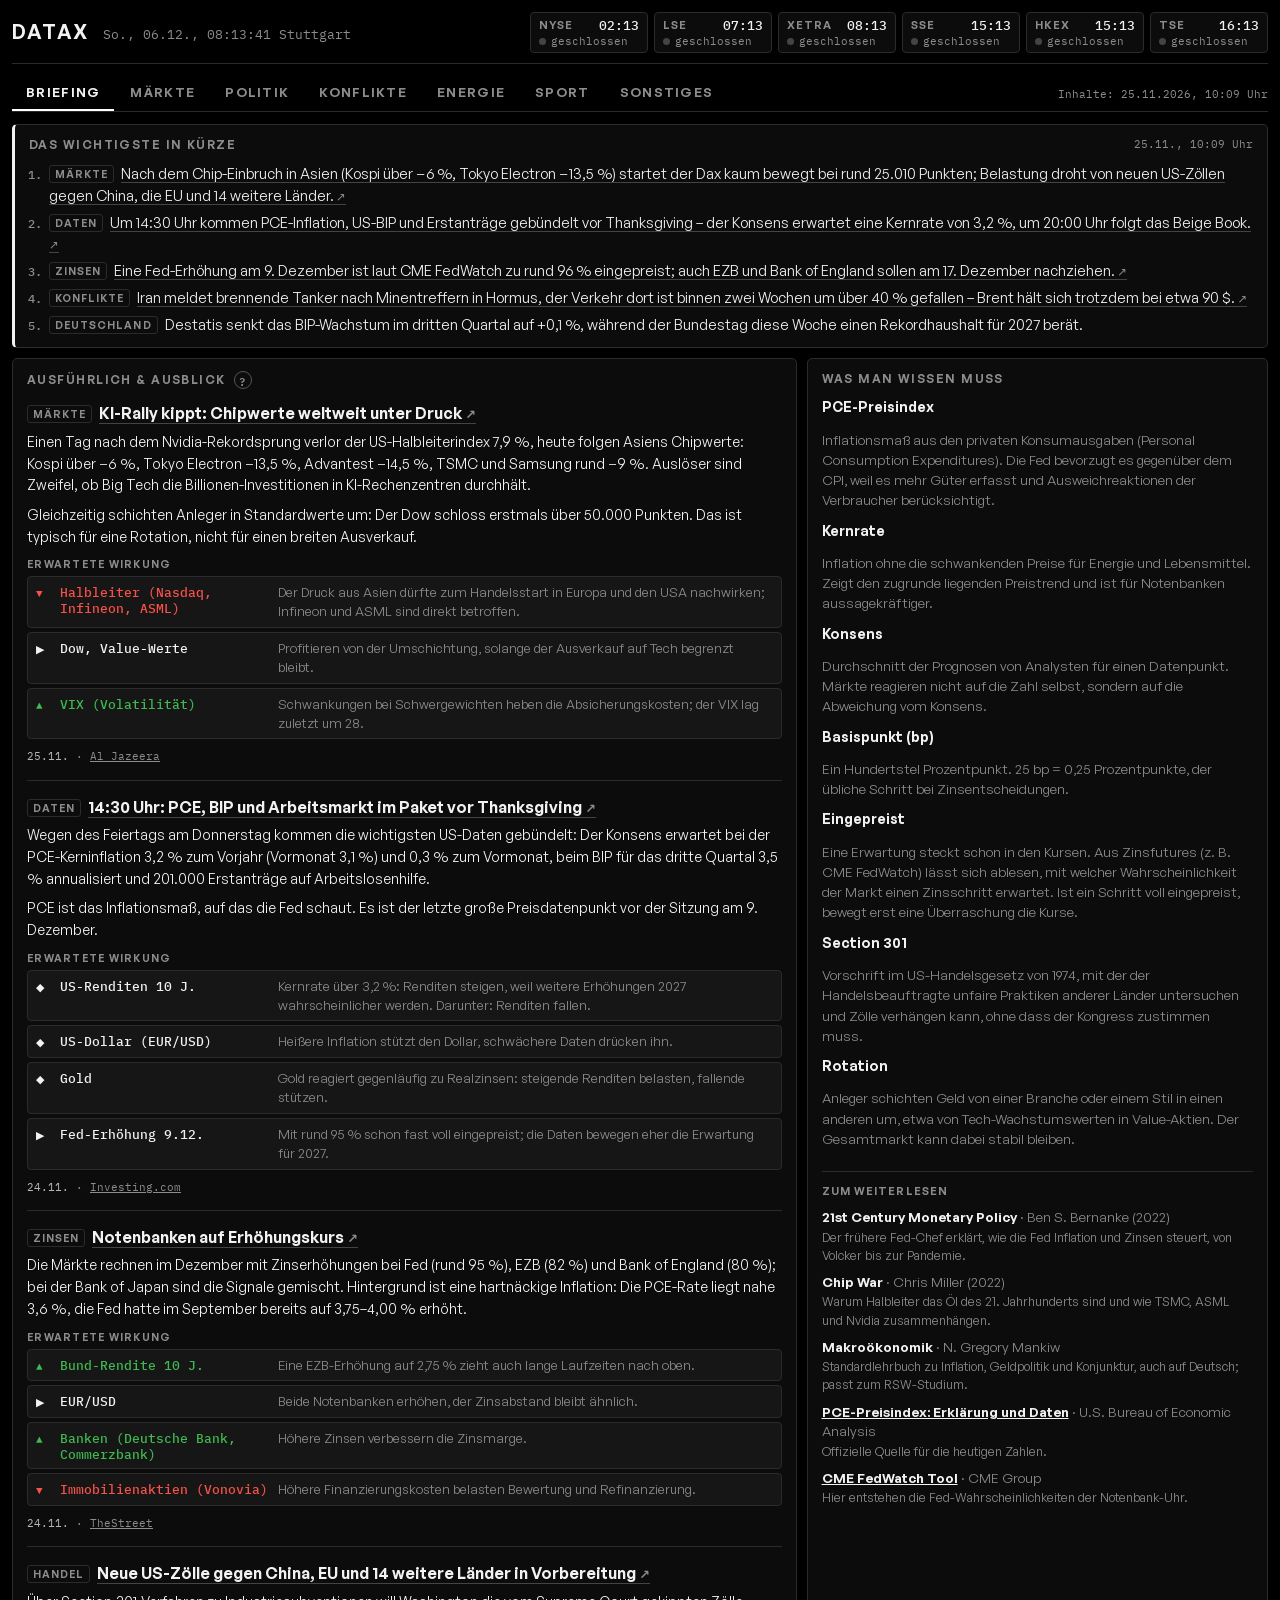
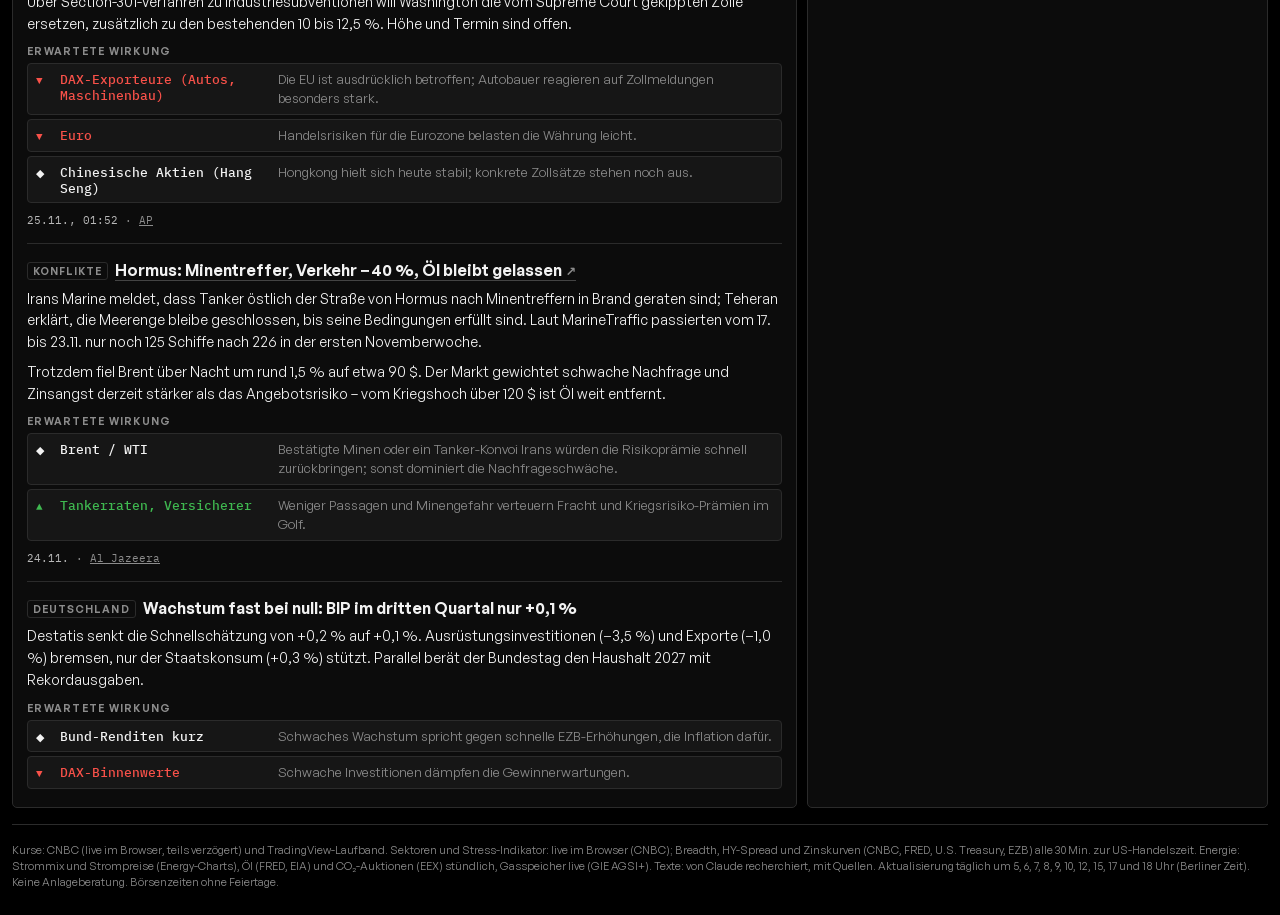
==== index.html @ e7c0d95e "Briefing: Wirkungspfeile farbig, Kurzsätze und Thementitel verlinken zur Quelle Co-Authored-By: Clau" ====
<!doctype html>
<html lang="de">
<head>
<meta charset="utf-8">
<meta name="viewport" content="width=device-width,initial-scale=1,viewport-fit=cover">
<title>DataX</title>
<link rel="preconnect" href="https://fonts.googleapis.com">
<link rel="preload" href="fonts/GeneralSans-Variable.woff2" as="font" type="font/woff2" crossorigin>
<link rel="stylesheet" href="https://fonts.googleapis.com/css2?family=IBM+Plex+Mono:wght@400;500&display=swap">
<link rel="stylesheet" href="style.css?v=20">
<link rel="stylesheet" href="energie.css?v=2">
<link rel="stylesheet" href="maerkte.css?v=1">
</head>
<body>
<header class="top">
  <div class="brand">
    <h1>DataX</h1>
    <span class="now" id="now">–</span>
  </div>
  <div class="clocks" id="clocks" aria-label="Weltbörsen"></div>
</header>

<nav class="tabs" role="tablist" aria-label="Bereiche">
  <button role="tab" id="tab-briefing" aria-controls="p-briefing" aria-selected="true">Briefing</button>
  <button role="tab" id="tab-maerkte" aria-controls="p-maerkte" aria-selected="false">Märkte</button>
  <button role="tab" id="tab-politik" aria-controls="p-politik" aria-selected="false">Politik</button>
  <button role="tab" id="tab-konflikte" aria-controls="p-konflikte" aria-selected="false">Konflikte</button>
  <button role="tab" id="tab-energie" aria-controls="p-energie" aria-selected="false">Energie</button>
  <button role="tab" id="tab-sport" aria-controls="p-sport" aria-selected="false">Sport</button>
  <button role="tab" id="tab-sonstiges" aria-controls="p-sonstiges" aria-selected="false">Sonstiges</button>
  <span class="updated" id="updated"></span>
</nav>

<main>
  <!-- BRIEFING -->
  <section class="panel-set" id="p-briefing" role="tabpanel" aria-labelledby="tab-briefing">
    <article class="card briefing">
      <h2><span>Das Wichtigste in Kürze</span><span class="h2-note" id="br-stand"></span></h2>
      <ol class="br-list" id="br-list"></ol>
    </article>
    <div class="grid g-brief">
      <article class="card">
        <h2><span class="kt">Ausführlich &amp; Ausblick<button type="button" class="info" aria-label="Erklärung" data-tip="Die wichtigsten Themen des Tages ausführlich eingeordnet. Unter „Erwartete Wirkung“ steht, wie sich die Nachricht nach Einschätzung von Claude voraussichtlich auf Kurse, Renditen, Währungen oder anstehende Daten auswirkt, mit Begründung. Das ist eine Einschätzung auf Basis der Nachrichtenlage, keine Anlageberatung und keine Garantie.">?</button></span></h2>
        <div class="br-detail" id="br-detail"></div>
      </article>
      <article class="card">
        <h2>Was man wissen muss</h2>
        <dl class="br-wissen" id="br-wissen"></dl>
        <h3 class="sub br-lit-h">Zum Weiterlesen</h3>
        <ul class="br-lit" id="br-lit"></ul>
      </article>
    </div>
  </section>

  <!-- MÄRKTE -->
  <section class="panel-set" id="p-maerkte" role="tabpanel" aria-labelledby="tab-maerkte" hidden>
    <div class="tv tv-tape"><div class="tradingview-widget-container" id="w-tape"></div></div>
    <nav class="m-jump" aria-label="Abschnitte"><a href="#m-s1">Überblick</a><a href="#m-s2">Devisen · Rohstoffe · Krypto</a><a href="#m-s3">Zinsen &amp; Staaten</a><a href="#m-s4">Kalender</a><a href="#m-s5">Unternehmen</a></nav>

    <h2 class="m-sec" id="m-s1"><span>1</span>Überblick</h2>
    <div class="grid g-markets">
      <article class="card span2 qcard" id="q-indizes-card">
        <h2 data-mehr="indizes"><span class="kt">Indizes<button type="button" class="info" aria-label="Erklärung" data-tip="Kurs, Veränderung zum Vortagesschluss und die Entwicklung der letzten drei Monate (Linie und Prozentwert rechts). Kurse kommen live von CNBC und werden jede Minute erneuert, teils leicht verzögert. Bei Rohstoffen ist es der jeweils nächste Terminkontrakt.">?</button></span><span class="h2-note" id="q-indizes-stand"></span></h2>
        <div class="ql" id="q-indizes"></div>
      </article>
      <article class="card span2 kx" id="k-sek">
        <h2><span class="kt">Sector Heatmap<button type="button" class="info" aria-label="Erklärung" data-tip="S&amp;P-500-Sektoren auf einen Blick, gemessen an den SPDR-Sektor-ETFs (XLK, XLF …). Angezeigt ist die Kursänderung seit dem letzten Schlusskurs. Je kräftiger die Farbe, desto größer die Bewegung: grün = Gewinn, rot = Verlust. Sortiert vom stärksten zum schwächsten Sektor.">?</button></span><span class="h2-note" id="k-sek-stand"></span></h2>
        <div class="heat" id="k-sek-grid"></div>
        <p class="src" id="k-sek-src"></p>
      </article>
      <article class="card span2 kx" id="k-stress">
        <h2><span class="kt">Financial Stress Indicator<button type="button" class="info" aria-label="Erklärung" data-tip="Verhältnis von Hochzinsanleihen (HYG) zu langen US-Staatsanleihen (TLT), bereinigt um Aktienvolatilität (VIX) und den Hochzins-Risikoaufschlag (ICE BofA HY-Spread): (HYG / TLT) / (VIX × HY-Spread / 100). Niedriger Wert = mehr Stress: Anleger flüchten in sichere Anleihen, Volatilität und Spreads steigen. Die Skala ordnet den heutigen Wert in die letzten zwei Jahre ein (Perzentil). Europa, Deutschland und Asien analog: Europa = (IHYG Euro-Hochzins-ETF / IBGL Euro-Staatsanleihen 15–30J) / (VSTOXX × Euro-HY-Spread / 100). Deutschland = (EUNW Euro-Hochzins-ETF / EXX6 Bundesanleihen 10,5J+) / (VDAX-New × Euro-HY-Spread / 100); einen eigenen deutschen Hochzins-Spread gibt es nicht. Asien = (HYEM Schwellenländer-Hochzins-ETF / BWX internationale Staatsanleihen) / (VHSI Hang-Seng-Volatilität × Asien-Unternehmensanleihen-Spread / 100). Die Höhe der Werte ist zwischen den Regionen nicht vergleichbar, nur die Einstufung. Eigener Indikator, nicht der offizielle Kansas City Fed Financial Stress Index.">?</button></span><span class="h2-note" id="k-stress-stand"></span></h2>
        <div id="k-stress-body"></div>
      </article>
      <article class="card span2 kx" id="k-breadth">
        <h2><span class="kt">Market Breadth<button type="button" class="info" aria-label="Erklärung" data-tip="Anteil der S&amp;P-500-Aktien, die über ihrem gleitenden Durchschnitt der letzten 20, 50 bzw. 200 Handelstage schließen. Zeigt, wie breit eine Bewegung getragen wird: Steigt der Index, aber immer weniger Aktien liegen über ihrem Schnitt, wird der Anstieg von wenigen Schwergewichten getragen. Über 70 % gilt als überkauft, unter 30 % als überverkauft. Grafik: letztes Jahr.">?</button></span><span class="h2-note" id="k-breadth-stand"></span></h2>
        <div id="k-breadth-body"></div>
      </article>
    </div>

    <h2 class="m-sec" id="m-s2"><span>2</span>Devisen, Rohstoffe &amp; Krypto</h2>
    <div class="grid g-three">
      <article class="card qcard" id="q-devisen-card">
        <h2 data-mehr="devisen"><span class="kt">Devisen<button type="button" class="info" aria-label="Erklärung" data-tip="Wechselkurse: EUR/USD = wie viele US-Dollar ein Euro kostet. Steigt der Kurs, wird der Euro stärker. Der Dollar-Index misst den Dollar gegen sechs große Währungen. Kurs, Veränderung zum Vortagesschluss und die Entwicklung der letzten drei Monate (Linie und Prozentwert rechts). Kurse kommen live von CNBC und werden jede Minute erneuert, teils leicht verzögert. Bei Rohstoffen ist es der jeweils nächste Terminkontrakt.">?</button></span><span class="h2-note" id="q-devisen-stand"></span></h2>
        <div class="ql" id="q-devisen"></div>
      </article>
      <article class="card qcard" id="q-rohstoffe-card">
        <h2 data-mehr="rohstoffe"><span class="kt">Rohstoffe<button type="button" class="info" aria-label="Erklärung" data-tip="Brent und WTI in US-Dollar je Barrel, Erdgas (Henry Hub) je MMBtu, Gold, Silber und Platin je Feinunze, Kupfer je Pfund. Kurs, Veränderung zum Vortagesschluss und die Entwicklung der letzten drei Monate (Linie und Prozentwert rechts). Kurse kommen live von CNBC und werden jede Minute erneuert, teils leicht verzögert. Bei Rohstoffen ist es der jeweils nächste Terminkontrakt.">?</button></span><span class="h2-note" id="q-rohstoffe-stand"></span></h2>
        <div class="ql" id="q-rohstoffe"></div>
      </article>
      <article class="card qcard" id="q-krypto-card">
        <h2><span class="kt">Krypto<button type="button" class="info" aria-label="Erklärung" data-tip="Kryptowährungen in US-Dollar. Handel rund um die Uhr, daher gilt als Tagesveränderung die Bewegung seit Mitternacht US-Ostküste. Kurs, Veränderung zum Vortagesschluss und die Entwicklung der letzten drei Monate (Linie und Prozentwert rechts). Kurse kommen live von CNBC und werden jede Minute erneuert, teils leicht verzögert. Bei Rohstoffen ist es der jeweils nächste Terminkontrakt.">?</button></span><span class="h2-note" id="q-krypto-stand"></span></h2>
        <div class="ql" id="q-krypto"></div>
      </article>
    </div>

    <h2 class="m-sec" id="m-s3"><span>3</span>Zinsen &amp; Staaten</h2>
    <div class="grid g-markets">
      <article class="card full" id="nb-card">
        <h2><span class="kt">Notenbank-Uhr<button type="button" class="info" aria-label="Erklärung" data-tip="Nächste Zinsentscheidung von Fed, EZB, Bank of England und Bank of Japan mit Countdown (Berliner Zeit). Die Balken zeigen, mit welcher Wahrscheinlichkeit der Markt welches Ergebnis einpreist, abgeleitet aus Zinsfutures und Swaps (z. B. CME FedWatch). Das ist eine Markterwartung, keine Prognose der Notenbank. Werte werden bei den Läufen aktualisiert.">?</button></span><span class="h2-note" id="nb-stand"></span></h2>
        <div class="nb-grid" id="nb-grid"></div>
      </article>
      <article class="card span2 kx" id="k-zins">
        <h2><span class="kt">Zinskurve &amp; Leitzinsen<button type="button" class="info" aria-label="Erklärung" data-tip="US-Kurve: Renditen von US-Staatsanleihen nach Laufzeit (1 Monat bis 30 Jahre), dazu gestrichelt die Kurve von vor einem Monat und vor einem Jahr. Der 2J-10J-Spread ist die Differenz zwischen 10- und 2-jähriger Rendite in Basispunkten. Normal = lange Laufzeiten rentieren höher. Invers (negativer Spread) gilt historisch als Rezessionssignal. EZB: die drei Leitzinsen, der Tagesgeldsatz €STR und die Zinskurve für Euro-Staatsanleihen mit AAA-Rating.">?</button></span><span class="h2-note" id="k-zins-stand"></span></h2>
        <div class="ktabs" role="tablist"><button type="button" role="tab" aria-selected="true" data-k="us">US-Kurve</button><button type="button" role="tab" aria-selected="false" data-k="ezb">EZB-Zinsen</button></div>
        <div id="k-zins-us"></div>
        <div id="k-zins-ezb" hidden></div>
      </article>
      <article class="card span2" id="m-staaten-card">
        <h2 data-mehr="anleihen"><span class="kt">Anleihen &amp; Verschuldung<button type="button" class="info" aria-label="Erklärung" data-tip="Pro Land oben die Rendite zehnjähriger Staatsanleihen (live, CNBC) mit Veränderung zum Vortag in Basispunkten (1 bp = 0,01 Prozentpunkte) und dem Abstand zu deutschen Bundesanleihen (Spread). Darunter die Staatsverschuldung in Prozent der Wirtschaftsleistung (BIP) laut IWF. Hohe Schulden und hohe Renditen zusammen bedeuten teure Refinanzierung; ein steigender Spread zeigt, dass Anleger mehr Risikoaufschlag verlangen.">?</button></span><span class="h2-note" id="m-staaten-stand"></span></h2>
        <div class="stt" id="m-staaten"></div>
        <p class="src" id="m-staaten-src"></p>
      </article>
    </div>

    <h2 class="m-sec" id="m-s4"><span>4</span>Kalender</h2>
    <div class="grid g-markets">
      <article class="card full" id="wk-card">
        <h2><span class="kt">Wirtschaftskalender<button type="button" class="info" aria-label="Erklärung" data-tip="Die wichtigsten Konjunkturdaten der Woche mit Konsens (Erwartung der Analysten), Vorwert und tatsächlichem Ergebnis. Der Pfeil zeigt, ob das Ergebnis über oder unter dem Konsens lag; die Lesart sagt, was das für Zinsen und Märkte bedeutet. Zeiten in Berliner Zeit. Den vollständigen Kalender gibt es darunter zum Aufklappen.">?</button></span><span class="h2-note" id="wk-stand"></span></h2>
        <div class="scroll"><table class="tbl wk" id="wk"><thead><tr><th>Zeit</th><th>Land</th><th>Termin</th><th class="r">Konsens</th><th class="r">Vorher</th><th class="r">Ist</th></tr></thead><tbody></tbody></table></div>
        <details class="wk-full" id="wk-full"><summary>Vollständiger Kalender (TradingView)</summary><div class="tv tv-cal"><div class="tradingview-widget-container" id="w-cal"></div></div></details>
      </article>
      <article class="card full" id="uk-card">
        <h2 data-mehr="unternehmen"><span class="kt">Unternehmenskalender<button type="button" class="info" aria-label="Erklärung" data-tip="Quartalszahlen, Hauptversammlungen, Dividenden und Investorentage wichtiger Unternehmen. Bei Quartalszahlen steht unter Konsens der erwartete Gewinn je Aktie (EPS) laut Analysten, unter Vorher der Wert des Vorjahresquartals, unter Ist das Ergebnis. Der Pfeil zeigt, ob das Ergebnis über oder unter dem Konsens lag; die Lesart ordnet es ein. vb. = vorbörslich, nb. = nachbörslich. Zeiten in Berliner Zeit.">?</button></span><span class="h2-note" id="uk-stand"></span></h2>
        <div class="scroll"><table class="tbl wk" id="uk"><thead><tr><th>Zeit</th><th>Land</th><th>Unternehmen &amp; Termin</th><th class="r">Konsens</th><th class="r">Vorher</th><th class="r">Ist</th></tr></thead><tbody></tbody></table></div>
      </article>
    </div>

    <h2 class="m-sec" id="m-s5"><span>5</span>Unternehmen</h2>
    <div class="grid g-markets">
      <article class="card full watch">
        <h2 data-mehr="watch"><span>To Watch Today</span><span class="h2-note" id="m-watch-stand"></span></h2>
        <div class="watch-list" id="m-watch"></div>
      </article>
      <article class="card full">
        <h2 data-mehr="schlagzeilen">Top-Schlagzeilen heute</h2>
        <ol class="news" id="m-headlines"></ol>
      </article>
    </div>
  </section>

  <!-- POLITIK -->
  <section class="panel-set" id="p-politik" role="tabpanel" aria-labelledby="tab-politik" hidden>
    <div class="grid g-three">
      <article class="card"><h2 data-mehr="welt">Welt</h2><ol class="news" id="p-welt"></ol></article>
      <article class="card"><h2 data-mehr="usa">USA</h2><ol class="news" id="p-usa"></ol></article>
      <article class="card"><h2 data-mehr="deutschland">Deutschland</h2><ol class="news" id="p-de"></ol></article>
      <article class="card span3">
        <h2 data-mehr="termine">Wichtige Termine</h2>
        <table class="tbl" id="p-termine"><thead><tr><th>Datum</th><th>Was</th><th>Art</th></tr></thead><tbody></tbody></table>
      </article>
      <article class="card span3">
        <h2 data-mehr="recht">Gerichte &amp; Gesetzgebung</h2>
        <ol class="news" id="p-recht"></ol>
      </article>
    </div>
    <div class="grid g-two parl">
      <article class="card">
        <h2><span>Deutschland · Bundestag &amp; Länder</span><span class="h2-note" id="pd-stand"></span></h2>
        <div class="hemi" id="pd-bt"></div>
        <div class="legend" id="pd-bt-leg"></div>
        <div class="map" id="pd-map"></div>
        <div class="legend" id="pd-map-leg"></div>
        <table class="tbl compact" id="pd-laender"><thead><tr><th>Land</th><th>Regierungschef</th><th>Koalition</th></tr></thead><tbody></tbody></table>
        <p class="src" id="pd-src"></p>
      </article>
      <article class="card">
        <h2><span>USA · Kongress &amp; Gouverneure</span><span class="h2-note" id="pu-stand"></span></h2>
        <div class="hemi2"><div><h3 class="sub">Repräsentantenhaus</h3><div class="hemi" id="pu-house"></div><div class="legend" id="pu-house-leg"></div></div>
        <div><h3 class="sub">Senat</h3><div class="hemi" id="pu-senate"></div><div class="legend" id="pu-senate-leg"></div></div></div>
        <p class="note" id="pu-note"></p>
        <div class="map" id="pu-map"></div>
        <div class="legend" id="pu-map-leg"></div>
        <p class="note" id="pu-map-note"></p>
        <p class="src" id="pu-src"></p>
      </article>
    </div>
    <p class="src bias-note" id="bias-note"></p>
  </section>

  <!-- KONFLIKTE -->
  <section class="panel-set" id="p-konflikte" role="tabpanel" aria-labelledby="tab-konflikte" hidden>
    <div class="grid g-three">
      <article class="card span2">
        <h2 data-mehr="konflikte"><span>Konfliktkarte</span><span class="h2-note" id="k-stand"></span></h2>
        <div class="map wmap" id="k-map"></div>
        <div class="legend" id="k-map-leg"></div>
      </article>
      <article class="card">
        <h2 data-mehr="radar">Eskalationsradar</h2>
        <ol class="radar" id="k-radar"></ol>
      </article>
      <article class="card span2" id="k-lage-card">
        <h2>Lage je Konflikt</h2>
        <div class="league-nav k-nav" id="k-nav" role="group" aria-label="Konflikt wählen"></div>
        <div id="k-lage"></div>
      </article>
      <article class="card">
        <h2 data-mehr="front"><span>Frontverlauf Ukraine</span><span class="h2-note" id="k-front-stand"></span></h2>
        <p class="k-lage" id="k-front-lage"></p>
        <ol class="news" id="k-front"></ol>
        <p class="src" id="k-front-src"></p>
      </article>
      <article class="card">
        <h2 data-mehr="diplomatie">Diplomatie &amp; Verhandlungen</h2>
        <ol class="news" id="k-dipl"></ol>
      </article>
      <article class="card">
        <h2 data-mehr="ruestung">Militärhilfe &amp; Rüstung</h2>
        <ol class="news" id="k-ruest"></ol>
      </article>
      <article class="card">
        <h2 data-mehr="konfliktmarkt">Marktwirkung</h2>
        <div class="tv tv-kmarkt"><div class="tradingview-widget-container" id="w-kmarkt"></div></div>
        <p class="k-lage" id="k-markt-lage"></p>
        <table class="tbl compact" id="k-routen"><thead><tr><th>Route</th><th>Lage</th></tr></thead><tbody></tbody></table>
      </article>
      <article class="card span3">
        <h2 data-mehr="humanitaer">Humanitäre Lage</h2>
        <div class="scroll"><table class="tbl" id="k-hum"><thead><tr><th>Konflikt</th><th>Tote</th><th>Vertriebene</th><th>Hilfszugang</th></tr></thead><tbody></tbody></table></div>
        <p class="src" id="k-hum-src"></p>
      </article>
    </div>
  </section>

  <!-- ENERGIE -->
  <section class="panel-set" id="p-energie" role="tabpanel" aria-labelledby="tab-energie" hidden>
    <div class="grid g-three">
      <article class="card span2" id="e-oel">
        <h2 data-mehr="energie_oel"><span class="kt">Ölmarkt<button type="button" class="info" aria-label="Erklärung" data-tip="Live-Kurse: Brent (Nordsee, Weltleitsorte) und WTI (USA) sowie Benzin und Heizöl (US-Terminkontrakte), über TradingView. Die Grafik zeigt die Tagesschlusskurse des letzten Jahres (FRED/EIA, einige Tage verzögert). Darunter: größte Förderländer und Verbraucher in Millionen Barrel pro Tag (1 Barrel = 159 Liter).">?</button></span><span class="h2-note" id="e-oel-stand"></span></h2>
        <div class="e-oel-top">
          <div class="tv tv-energy"><div class="tradingview-widget-container" id="w-energy"></div></div>
          <div id="e-oel-chart"></div>
        </div>
        <p class="k-lage" id="e-oel-lage"></p>
        <div class="e-two">
          <div><h3 class="sub">Größte Förderer</h3><table class="tbl compact" id="e-foerder"><thead><tr><th>Land</th><th class="r">Mio. b/d</th><th class="r">Anteil</th></tr></thead><tbody></tbody></table></div>
          <div><h3 class="sub">Größte Verbraucher</h3><table class="tbl compact" id="e-verbrauch"><thead><tr><th>Land</th><th class="r">Mio. b/d</th><th class="r">Anteil</th></tr></thead><tbody></tbody></table></div>
        </div>
        <p class="src" id="e-oel-src"></p>
      </article>
      <article class="card" id="e-opec">
        <h2 data-mehr="energie_opec"><span class="kt">OPEC+ &amp; Lager<button type="button" class="info" aria-label="Erklärung" data-tip="OPEC+ legt Förderquoten fest. Die Tabelle zeigt die geforderte Fördermenge der Länder, die noch monatlich über Mengen entscheiden. Darunter die US-Lagerbestände aus dem wöchentlichen EIA-Bericht (mittwochs): Steigen die Lager stärker als erwartet, drückt das meist auf den Ölpreis. SPR = staatliche strategische Reserve.">?</button></span><span class="h2-note" id="e-opec-stand"></span></h2>
        <p class="k-lage" id="e-opec-lage"></p>
        <table class="tbl compact" id="e-quoten"><thead><tr><th>Land</th><th class="r">Quote</th></tr></thead><tbody></tbody></table>
        <h3 class="sub e-gap">US-Lager (EIA) <span class="h2-note" id="e-lager-stand"></span></h3>
        <table class="tbl compact" id="e-lager"><thead><tr><th>Mio. Barrel</th><th class="r">Stand</th><th class="r">Woche</th><th class="r">Jahr</th></tr></thead><tbody></tbody></table>
      </article>

      <article class="card" id="e-gas">
        <h2 data-mehr="energie_gas"><span class="kt">Gas<button type="button" class="info" aria-label="Erklärung" data-tip="Füllstand der Gasspeicher in der EU und in Deutschland (GIE AGSI+, täglich, live geladen), gestrichelt der Vorjahresverlauf. TTF ist der europäische Großhandelspreis für Erdgas (Amsterdam), Henry Hub der US-Preis. Unten: woher Europa sein Flüssiggas (LNG) bezieht.">?</button></span><span class="h2-note" id="e-gas-stand"></span></h2>
        <div class="e-gauges" id="e-speicher"></div>
        <div id="e-gas-chart"></div>
        <div class="e-kpis" id="e-gas-preise"></div>
        <p class="k-lage" id="e-gas-lage"></p>
        <table class="tbl compact" id="e-lng"><thead><tr><th>LNG-Herkunft (EU)</th><th class="r">Anteil</th></tr></thead><tbody></tbody></table>
        <p class="src" id="e-gas-src"></p>
      </article>
      <article class="card span2" id="e-mix">
        <h2 data-mehr="energie_strom"><span class="kt">Strommix<button type="button" class="info" aria-label="Erklärung" data-tip="Woraus der Strom gerade erzeugt wird (öffentliche Nettostromerzeugung, Energy-Charts/Fraunhofer ISE). Balken: Durchschnitt der letzten 24 Stunden. Erneuerbare = Wind, Solar, Biomasse, Wasser. Die Grafik zeigt den täglichen Erneuerbaren-Anteil an der Last im letzten Jahr (7-Tage-Schnitt). Ganz unten der Vergleich auf Jahresbasis (Ember).">?</button></span><span class="h2-note" id="e-mix-stand"></span></h2>
        <div class="ktabs" role="tablist" id="e-mix-tabs"><button type="button" role="tab" aria-selected="true" data-k="de">Deutschland</button><button type="button" role="tab" aria-selected="false" data-k="eu">EU</button></div>
        <div class="e-kpis" id="e-mix-kpis"></div>
        <div class="e-bar" id="e-mix-bar"></div>
        <div class="legend" id="e-mix-leg"></div>
        <div id="e-mix-chart"></div>
        <h3 class="sub e-gap">Anteil Erneuerbare am Strom, Jahresvergleich</h3>
        <div id="e-welt"></div>
        <p class="src" id="e-mix-src"></p>
      </article>

      <article class="card span2" id="e-preis">
        <h2 data-mehr="energie_preise"><span class="kt">Strompreise<button type="button" class="info" aria-label="Erklärung" data-tip="Großhandelspreise am Day-Ahead-Markt (EPEX Spot) in Euro je Megawattstunde (100 €/MWh = 10 ct/kWh, ohne Netzentgelte, Steuern und Abgaben). Die Preise für morgen stehen ab etwa 13 Uhr fest. Die Grafik zeigt Deutschland heute und morgen im Viertelstundentakt bzw. die Tagesmittel der letzten 90 Tage.">?</button></span><span class="h2-note" id="e-preis-stand"></span></h2>
        <div class="ktabs" role="tablist" id="e-preis-tabs"><button type="button" role="tab" aria-selected="true" data-k="kurve">DE heute &amp; morgen</button><button type="button" role="tab" aria-selected="false" data-k="tage">DE 90 Tage</button></div>
        <div id="e-preis-chart"></div>
        <div class="scroll"><table class="tbl compact" id="e-zonen"><thead><tr><th>Land / Zone</th><th class="r">Gestern</th><th class="r">Heute</th><th class="r">Morgen</th></tr></thead><tbody></tbody></table></div>
        <p class="src">Quelle: Energy-Charts (Fraunhofer ISE), Daten von EPEX Spot/Bundesnetzagentur | SMARD.de, CC BY 4.0</p>
      </article>
      <article class="card" id="e-routen-card">
        <h2 data-mehr="energie_routen"><span class="kt">Exportrouten<button type="button" class="info" aria-label="Erklärung" data-tip="Die wichtigsten Seewege für Öl und Flüssiggas. Vor dem Iran-Krieg liefen rund ein Fünftel des weltweiten Ölverbrauchs durch die Straße von Hormus. Angegeben ist jeweils der Normalwert und die aktuelle Lage.">?</button></span><span class="h2-note" id="e-routen-stand"></span></h2>
        <table class="tbl compact" id="e-routen"><thead><tr><th>Route</th><th class="r">Normal</th><th>Lage</th></tr></thead><tbody></tbody></table>
        <p class="src" id="e-routen-src"></p>
      </article>

      <article class="card span2" id="e-klima">
        <h2 data-mehr="energie_klima"><span class="kt">Klimaziele<button type="button" class="info" aria-label="Erklärung" data-tip="Offizielle Treibhausgas-Ziele großer Emittenten (Basisjahr in Klammern) und wo sie stehen. Die Einschätzung ist grob: auf Kurs, knapp daneben oder deutlich verfehlt, nach Projektionen der jeweiligen Behörden bzw. des Climate Action Tracker.">?</button></span><span class="h2-note" id="e-klima-stand"></span></h2>
        <p class="k-lage" id="e-klima-lage"></p>
        <div class="scroll"><table class="tbl compact" id="e-ziele"><thead><tr><th>Land</th><th>Ziel 2030</th><th>Stand</th><th>Netto-null</th><th>Kurs</th></tr></thead><tbody></tbody></table></div>
        <p class="src" id="e-klima-src"></p>
      </article>
      <article class="card" id="e-co2">
        <h2 data-mehr="energie_co2"><span class="kt">CO₂-Preis &amp; Termine<button type="button" class="info" aria-label="Erklärung" data-tip="Preis für ein EU-Emissionszertifikat (EUA, berechtigt zum Ausstoß einer Tonne CO₂) aus den täglichen Primärauktionen der EEX. Kraftwerke und Industrie in der EU müssen für jede Tonne ein Zertifikat abgeben. Darunter wichtige Termine zu Energie und Klima.">?</button></span><span class="h2-note" id="e-co2-stand"></span></h2>
        <div class="e-kpis" id="e-co2-kpis"></div>
        <div id="e-co2-chart"></div>
        <table class="tbl compact" id="e-termine"><thead><tr><th>Datum</th><th>Was</th></tr></thead><tbody></tbody></table>
      </article>

      <article class="card span3">
        <h2 data-mehr="energie_news">Energiewende-News</h2>
        <ol class="news" id="e-news"></ol>
      </article>
    </div>
  </section>

  <!-- SPORT -->
  <section class="panel-set" id="p-sport" role="tabpanel" aria-labelledby="tab-sport" hidden>
    <div class="league-nav" id="league-nav" role="group" aria-label="Liga wählen"></div>
    <div class="grid g-sport" id="sport-body"></div>
  </section>

  <!-- SONSTIGES -->
  <section class="panel-set" id="p-sonstiges" role="tabpanel" aria-labelledby="tab-sonstiges" hidden>
    <div class="grid g-two">
      <article class="card word">
        <h2>Wort des Tages · Englisch</h2>
        <p class="w-main" id="en-word"></p>
        <p class="w-meta" id="en-meta"></p>
        <p id="en-def"></p>
        <p class="w-ex" id="en-ex"></p>
      </article>
      <article class="card word">
        <h2>Wort des Tages · Chinesisch</h2>
        <p class="w-main zh" id="zh-word"></p>
        <p class="w-meta" id="zh-meta"></p>
        <p id="zh-def"></p>
        <p class="w-ex" id="zh-ex"></p>
      </article>
      <article class="card"><h2>Fun Fact</h2><p id="f-fun"></p></article>
      <article class="card"><h2>Wissen</h2><dl class="facts" id="f-wissen"></dl></article>
      <article class="card span2 tax">
        <h2>Steuerrecht zum Wiederholen</h2>
        <p class="q" id="t-q"></p>
        <details><summary>Lösung zeigen</summary><p id="t-a"></p><p class="src" id="t-norm"></p></details>
      </article>
    </div>
  </section>
</main>

<footer class="foot">
  Kurse: CNBC (live im Browser, teils verzögert) und TradingView-Laufband. Sektoren und Stress-Indikator: live im Browser (CNBC); Breadth, HY-Spread und Zinskurven (CNBC, FRED, U.S. Treasury, EZB) alle 30 Min. zur US-Handelszeit. Energie: Strommix und Strompreise (Energy-Charts), Öl (FRED, EIA) und CO₂-Auktionen (EEX) stündlich, Gasspeicher live (GIE AGSI+). Texte: von Claude recherchiert, mit Quellen. Aktualisierung täglich um 5, 6, 7, 8, 9, 10, 12, 15, 17 und 18 Uhr (Berliner Zeit). Keine Anlageberatung. Börsenzeiten ohne Feiertage.
</footer>

<dialog class="mehr" id="mehr" aria-labelledby="mehr-title">
  <div class="mehr-head"><h3 id="mehr-title"></h3><button type="button" class="mehr-x" id="mehr-x" aria-label="Schließen">×</button></div>
  <p class="mehr-lage" id="mehr-lage"></p>
  <ol class="news" id="mehr-list"></ol>
  <p class="src" id="mehr-stand"></p>
</dialog>

<script src="app.js?v=20"></script>
<script src="energie.js?v=1"></script>
<script src="maerkte.js?v=1"></script>
</body>
</html>
---- style.css ----
/* Layout: Kopfband mit Börsenuhren, Tab-Leiste, dichte Kachelraster je Tab */
@font-face{font-family:"General Sans";src:url("fonts/GeneralSans-Variable.woff2") format("woff2");font-weight:200 700;font-style:normal;font-display:swap}
@font-face{font-family:"General Sans";src:url("fonts/GeneralSans-VariableItalic.woff2") format("woff2");font-weight:200 700;font-style:italic;font-display:swap}
:root{
  --bg:#000; --panel:#0c0c0c; --panel2:#161616; --line:#2b2b2b; --fg:#f2f2f2; --muted:#8c8c8c;
  --accent:#fff; --open:#fff; --closed:#444; --down:#f2f2f2; --up:#f2f2f2;
  --f-display:"General Sans",system-ui,sans-serif;
  --f-body:"General Sans",system-ui,-apple-system,"Segoe UI",sans-serif;
  --f-data:"IBM Plex Mono",ui-monospace,Menlo,monospace;
  color-scheme:dark;
}
*{box-sizing:border-box}
html,body{margin:0}
body{background:var(--bg);color:var(--fg);font:14px/1.45 var(--f-body);
  padding:env(safe-area-inset-top,0) max(12px,env(safe-area-inset-right,0px)) env(safe-area-inset-bottom,0) max(12px,env(safe-area-inset-left,0px))}
[hidden]{display:none!important}
a{color:var(--fg)}
a:hover{color:var(--accent)}
:focus-visible{outline:2px solid var(--accent);outline-offset:2px}

.top{display:flex;flex-wrap:wrap;gap:10px 24px;align-items:center;justify-content:space-between;padding:12px 0 10px;border-bottom:1px solid var(--line)}
.brand{display:flex;align-items:baseline;gap:14px}
h1{font:600 20px/1 var(--f-display);letter-spacing:.08em;text-transform:uppercase;margin:0}
.now{font:13px var(--f-data);color:var(--muted)}
.clocks{display:flex;flex-wrap:wrap;gap:6px}
.clock{display:grid;grid-template-columns:auto auto;gap:0 8px;align-items:center;background:var(--panel);border:1px solid var(--line);border-radius:4px;padding:4px 8px;min-width:118px}
.clock .ex{font:600 11px var(--f-display);letter-spacing:.08em;text-transform:uppercase;color:var(--muted)}
.clock .t{font:500 13px var(--f-data);text-align:right;font-variant-numeric:tabular-nums}
.clock .st{grid-column:1/-1;font:11px var(--f-data);display:flex;align-items:center;gap:5px}
.dot{width:7px;height:7px;border-radius:50%;background:var(--closed)}
.clock.open .dot{background:var(--open);box-shadow:0 0 0 2px #000,0 0 0 3px var(--open)}
.clock.open{border-color:#555}
.clock.open .st{color:var(--open)} .clock .st{color:var(--muted)}

.tabs{display:flex;gap:2px;align-items:center;margin:12px 0;border-bottom:1px solid var(--line);overflow-x:auto}
.tabs button{font:600 13px var(--f-display);letter-spacing:.1em;text-transform:uppercase;background:none;border:0;color:var(--muted);padding:8px 14px;border-bottom:2px solid transparent;cursor:pointer;white-space:nowrap}
.tabs button[aria-selected="true"]{color:var(--fg);border-bottom-color:var(--accent)}
.updated{margin-left:auto;font:11px var(--f-data);color:var(--muted);white-space:nowrap;padding-left:12px}

.grid{display:grid;gap:10px}
.g-markets{grid-template-columns:repeat(4,minmax(0,1fr))}
.g-three{grid-template-columns:repeat(3,minmax(0,1fr))}
.g-two{grid-template-columns:repeat(2,minmax(0,1fr))}
.g-sport{grid-template-columns:repeat(2,minmax(0,1fr))}
.span2{grid-column:span 2}.span3{grid-column:span 3}.full{grid-column:1/-1}
@media (max-width:1100px){.g-markets{grid-template-columns:repeat(2,minmax(0,1fr))}}
@media (max-width:720px){.g-markets,.g-three,.g-two,.g-sport{grid-template-columns:1fr}.span2,.span3{grid-column:auto}}

.card{background:var(--panel);border:1px solid var(--line);border-radius:5px;padding:12px 14px;min-width:0}
.card h2{font:600 12px var(--f-display);letter-spacing:.12em;text-transform:uppercase;color:var(--muted);margin:0 0 10px;display:flex;justify-content:space-between;gap:8px}
.tv{min-width:0}
.tv-tape{margin-bottom:10px;min-height:46px}
.tv-quotes{height:300px}
.tv-cal{height:460px}
.tv-bonds{height:170px;margin-top:10px}
.tv .tradingview-widget-container{height:100%}
.tv-watch{height:440px}
.watch-body{display:grid;grid-template-columns:minmax(0,1.3fr) minmax(0,1fr);gap:16px}
@media (max-width:900px){.watch-body{grid-template-columns:1fr}}
.watch-list{display:grid;grid-template-columns:repeat(2,minmax(0,1fr));gap:4px 18px;align-content:start}
@media (max-width:620px){.watch-list{grid-template-columns:1fr}}
.wgroup h3{font:600 11px var(--f-display);letter-spacing:.1em;text-transform:uppercase;color:var(--fg);margin:8px 0 4px;display:flex;justify-content:space-between;border-bottom:1px solid var(--line);padding-bottom:3px}
.wgroup h3 .w{font:11px var(--f-data);color:var(--muted);letter-spacing:0;text-transform:none}
.wgroup ul{list-style:none;margin:0;padding:0;display:grid;gap:6px}
.wgroup li{display:grid;gap:1px}
.wgroup .n{font-weight:600}
.wgroup .n .sym{font:11px var(--f-data);color:var(--muted);font-weight:400;margin-left:6px}
.wgroup .g{font-size:12.5px;color:var(--muted)}
.h2-note{font:11px var(--f-data);letter-spacing:0;text-transform:none}
.fallback{font-size:12px;color:var(--muted)}

.news{list-style:none;margin:0;padding:0;display:grid;gap:10px;counter-reset:n}
.news li{display:grid;grid-template-columns:22px 1fr;gap:2px 8px;counter-increment:n}
.news li::before{content:counter(n);font:500 12px var(--f-data);color:var(--muted);grid-row:span 4;padding-top:2px}
.news .h{font-weight:500}
.news .why{color:var(--muted);font-size:13px}
.news .src{font-size:11px}
.tag{font:11px var(--f-data);color:var(--muted);border:1px solid var(--line);border-radius:3px;padding:0 5px;margin-right:6px}
.src{font:11px var(--f-data);color:var(--muted);margin:6px 0 0}
.src a{color:var(--muted)}
.empty{color:var(--muted);font-size:13px;font-style:italic}

.tbl{width:100%;border-collapse:collapse;font-size:13px}
.tbl th{font:500 11px var(--f-data);color:var(--muted);text-align:left;padding:4px 6px 4px 0;border-bottom:1px solid var(--line)}
.tbl td{padding:5px 6px 5px 0;border-bottom:1px solid var(--line);vertical-align:top}
.tbl tr:last-child td{border-bottom:0}
.tbl .r{text-align:right}
.tbl td.num,.tbl td.r{font-family:var(--f-data);font-variant-numeric:tabular-nums;white-space:nowrap}
.tbl td.date{font-family:var(--f-data);white-space:nowrap;color:var(--accent)}
.scroll{overflow-x:auto}

.league-nav{display:flex;flex-wrap:wrap;gap:6px;margin-bottom:10px}
.league-nav button{font:500 12px var(--f-data);background:var(--panel);color:var(--muted);border:1px solid var(--line);border-radius:3px;padding:5px 10px;cursor:pointer}
.league-nav button[aria-pressed="true"]{color:var(--bg);background:var(--accent);border-color:var(--accent)}
.conf h3{font:600 11px var(--f-display);letter-spacing:.1em;text-transform:uppercase;color:var(--muted);margin:12px 0 4px}
.conf h3:first-child{margin-top:0}

.word .w-main{font:600 30px/1.1 var(--f-display);margin:0 0 4px;color:var(--accent)}
.word .w-main.zh{font-family:"PingFang SC","Noto Sans SC","Microsoft YaHei",var(--f-body);font-weight:500}
.word .w-meta{font:12px var(--f-data);color:var(--muted);margin:0 0 8px}
.word .w-ex{font-style:italic;color:var(--muted);border-left:2px solid var(--line);padding-left:10px}
.facts{margin:0;display:grid;gap:10px}
.facts dt{font:600 11px var(--f-display);letter-spacing:.1em;text-transform:uppercase;color:var(--accent)}
.facts dd{margin:0}
.tax .q{font-size:15px;font-weight:500}
details summary{cursor:pointer;color:var(--accent);font:500 13px var(--f-data);margin-top:8px}

.parl{margin-top:10px}
.hemi svg,.map svg{display:block;width:100%;height:auto}
.hemi2{display:grid;grid-template-columns:1fr 1fr;gap:14px}
@media (max-width:520px){.hemi2{grid-template-columns:1fr}}
h3.sub{font:600 11px var(--f-display);letter-spacing:.1em;text-transform:uppercase;color:var(--muted);margin:0 0 4px}
.map{max-width:460px;margin:14px auto 4px}
#pd-map{max-width:340px}
.map path{stroke:#000;stroke-width:.8;transition:opacity .15s}
.map path:hover{opacity:.75}
.map path.gf{stroke:#fff;stroke-dasharray:2 2;stroke-width:1.2}
.legend{display:flex;flex-wrap:wrap;gap:4px 12px;font:11px var(--f-data);color:var(--muted);margin:6px 0 2px}
.legend i{display:inline-block;width:9px;height:9px;border-radius:50%;margin-right:5px;vertical-align:-1px}
.legend b{color:var(--fg);font-weight:500;margin-left:3px}
.note{font-size:12px;color:var(--muted);margin:6px 0 0}
.tbl.compact{font-size:12px;margin-top:8px}
.tbl.compact td{padding:3px 6px 3px 0}
.pdot{display:inline-block;width:8px;height:8px;border-radius:50%;margin-right:6px;vertical-align:0}
.lean{display:inline-flex;align-items:center;gap:3px;font:10px var(--f-data);color:var(--muted);margin-right:6px;vertical-align:1px}
.lean svg{display:block}
.medien{display:flex;flex-wrap:wrap;gap:2px 12px;font:11px var(--f-data);color:var(--muted);margin-top:2px}
.medien span{white-space:nowrap}
.bias-note{margin-top:10px}
.foot{font-size:11px;color:var(--muted);padding:18px 0 24px;border-top:1px solid var(--line);margin-top:16px}
@media (prefers-reduced-motion:reduce){*{transition:none!important}}

/* Mehr zum Thema */
.card h2.mehr-h{cursor:pointer}
.card h2.mehr-h::after{content:"Mehr ›";font:11px var(--f-data);letter-spacing:0;text-transform:none;color:var(--muted);margin-left:auto;padding-left:8px;white-space:nowrap}
.card h2.mehr-h:hover,.card h2.mehr-h:focus-visible{color:var(--fg);outline:none}
.card h2.mehr-h:hover::after,.card h2.mehr-h:focus-visible::after{color:var(--fg)}
.card h2.mehr-h .h2-note{margin-left:auto}
dialog.mehr{background:var(--panel);color:var(--fg);border:1px solid var(--line);border-radius:6px;padding:20px 22px;width:min(680px,calc(100vw - 32px));max-height:calc(100vh - 48px);overflow:auto}
dialog.mehr::backdrop{background:rgba(0,0,0,.72)}
.mehr-head{display:flex;justify-content:space-between;align-items:center;gap:12px;margin-bottom:10px}
.mehr-head h3{margin:0;font:600 13px var(--f-display);letter-spacing:.12em;text-transform:uppercase}
.mehr-x{background:none;border:1px solid var(--line);color:var(--fg);width:30px;height:30px;border-radius:4px;font-size:18px;line-height:1;cursor:pointer}
.mehr-x:hover{border-color:var(--fg)}
.mehr-lage{margin:0 0 14px;color:var(--fg);font-size:14px;line-height:1.5}
.src .zeit{color:var(--fg);opacity:.75}

/* Markt-Kacheln (kacheln.json) */
:root{--gain:#3fb950;--loss:#f85149;--warn:#e3a33a}
.kt{display:inline-flex;align-items:center;gap:8px;position:relative}
.info{font:600 11px/1 var(--f-data);width:18px;height:18px;border-radius:50%;border:1px solid #555;background:none;color:var(--muted);cursor:pointer;padding:0;letter-spacing:0;text-transform:none}
.info:hover,.info[aria-expanded="true"]{color:var(--fg);border-color:var(--fg)}
.tip{position:absolute;z-index:20;top:calc(100% + 8px);left:0;width:min(340px,calc(100vw - 40px));background:#1a1a1a;border:1px solid #444;border-radius:6px;padding:10px 12px;font:13px/1.5 var(--f-body);letter-spacing:0;text-transform:none;color:var(--fg);box-shadow:0 8px 24px rgba(0,0,0,.6);cursor:auto}
.tip b{display:block;font-weight:600;margin-bottom:4px}
.heat{display:grid;grid-template-columns:repeat(4,minmax(0,1fr));gap:4px}
@media (max-width:480px){.heat{grid-template-columns:repeat(3,minmax(0,1fr))}}
.heat .t.spx{background:#1c1c1c;border-color:#444}
.heat .t{border-radius:4px;padding:12px 6px;text-align:center;border:1px solid #1c1c1c;min-width:0}
.heat .s{font:500 12px var(--f-data);color:var(--muted)}
.heat .c{font:500 18px/1.25 var(--f-data);font-variant-numeric:tabular-nums}
.heat .n{font-size:11.5px;color:var(--muted);white-space:nowrap;overflow:hidden;text-overflow:ellipsis}
.up{color:var(--gain)}.dn{color:var(--loss)}
.ktabs{display:flex;gap:4px;border-bottom:1px solid var(--line);margin:-2px 0 10px}
.ktabs button{font:500 12px var(--f-data);background:none;border:0;border-bottom:2px solid transparent;color:var(--muted);padding:5px 10px;cursor:pointer}
.ktabs button[aria-selected="true"]{color:var(--fg);border-bottom-color:var(--fg)}
.kstat{display:flex;flex-wrap:wrap;align-items:center;gap:6px 14px;font:13px var(--f-data);margin-bottom:6px}
.badge{font:600 11px var(--f-data);letter-spacing:.08em;text-transform:uppercase;border-radius:3px;padding:3px 8px;color:#000}
.chart svg{display:block;width:100%;height:auto}
.chart text{font:10px var(--f-data);fill:var(--muted)}
.kleg{display:flex;flex-wrap:wrap;gap:4px 14px;font:11px var(--f-data);color:var(--muted);margin-top:4px}
.kleg i{display:inline-block;width:14px;height:0;border-top:2px solid;margin-right:5px;vertical-align:3px}
.kleg i.d{border-top-style:dashed}
.stress{display:grid;grid-template-columns:minmax(0,1fr) minmax(0,1.2fr);gap:16px;align-items:start}
@media (max-width:620px){.stress{grid-template-columns:1fr}}
.stress .big{font:500 44px/1 var(--f-data);margin:4px 0 2px}
.stress .slvl{font:600 14px var(--f-display);letter-spacing:.04em}
.gauge{position:relative;height:8px;border-radius:4px;background:linear-gradient(90deg,var(--loss),var(--warn) 45%,var(--gain));margin:22px 0 4px}
.gauge .mk{position:absolute;top:-5px;width:4px;height:18px;margin-left:-2px;background:var(--fg);border-radius:2px;box-shadow:0 0 0 2px #000}
.gauge-l{display:flex;justify-content:space-between;font:11px var(--f-data);color:var(--muted)}
.brow{display:grid;grid-template-columns:auto 1fr auto;gap:8px;align-items:center;padding:5px 0;border-bottom:1px solid var(--line);font-size:13px}
.brow .v{font:500 15px var(--f-data);border-radius:3px;padding:2px 8px;min-width:70px;text-align:right}
.ldot{width:8px;height:8px;border-radius:50%}
/* Sport: Spiele */
.games{display:grid;grid-template-columns:1fr 1fr;gap:6px 24px}
@media (max-width:720px){.games{grid-template-columns:1fr}}
.games h3{font:600 11px var(--f-display);letter-spacing:.1em;text-transform:uppercase;color:var(--fg);margin:2px 0 4px;border-bottom:1px solid var(--line);padding-bottom:3px}
.gl{list-style:none;margin:0;padding:0}
.gl li{display:grid;grid-template-columns:108px 1fr auto;gap:8px;align-items:baseline;padding:5px 0;border-bottom:1px solid var(--line);font-size:13px}
.gl li:last-child{border-bottom:0}
.gl .gd{font:11px var(--f-data);color:var(--muted);white-space:nowrap}
.gl .gm{min-width:0;color:var(--muted)}
.gl .gm>span:not(.gi){color:var(--fg)}
.gl .gm .w{font-weight:600}
.gl .gi{display:block;font:11px var(--f-data);color:var(--muted)}
.gl .gr{font:500 13px var(--f-data);font-variant-numeric:tabular-nums;white-space:nowrap;text-align:right}
/* Konflikte */
.wmap{max-width:none;margin:4px 0}
.wmap path{stroke:#000;stroke-width:.5}
.wmap path.hit{cursor:pointer}
.k-nav{margin-bottom:12px}
.k-head{display:flex;flex-wrap:wrap;align-items:center;gap:6px 10px;margin-bottom:6px}
.k-head h3{margin:0;font:600 15px var(--f-display)}
.stufe{font:11px var(--f-data);border:1px solid;border-radius:3px;padding:0 6px}
.k-seit{font:11px var(--f-data);color:var(--muted)}
.k-lage{margin:0 0 12px;font-size:13.5px;line-height:1.5}
.radar{list-style:none;margin:0;padding:0;display:grid;gap:10px}
.radar li{display:grid;gap:2px}
.radar .h{font-weight:500}
.radar .why{color:var(--muted);font-size:13px}
.lvl{display:inline-block;font:10.5px var(--f-data);text-transform:uppercase;letter-spacing:.06em;border:1px solid var(--line);border-radius:3px;padding:0 5px;margin-right:7px;color:var(--muted);vertical-align:1px}
.lvl-hoch{color:#d64541;border-color:#d64541}
.lvl-erhöht{color:#d08a4e;border-color:#a0522d}
.tv-kmarkt{height:330px}
#k-routen{margin-top:4px}
/* Briefing des Tages */
.br-list{margin:0;padding-left:20px;display:grid;gap:5px;font-size:14.5px;line-height:1.5}
.br-list li::marker{font:500 12px var(--f-data);color:var(--muted)}
.br-tag{font:600 10.5px var(--f-display);letter-spacing:.1em;text-transform:uppercase;color:var(--muted);border:1px solid var(--line);border-radius:3px;padding:1px 5px;margin-right:7px;vertical-align:1px}
/* Notenbank-Uhr */
.nb-grid{display:grid;grid-template-columns:repeat(4,minmax(0,1fr));gap:10px}
@media (max-width:1100px){.nb-grid{grid-template-columns:repeat(2,minmax(0,1fr))}}
@media (max-width:520px){.nb-grid{grid-template-columns:1fr}}
.nb{border:1px solid var(--line);border-radius:4px;padding:10px 12px;background:var(--panel2);display:flex;flex-direction:column;gap:4px;min-width:0}
.nb-h{display:flex;justify-content:space-between;align-items:baseline;gap:8px}
.nb-k{font:600 15px var(--f-display);letter-spacing:.04em}
.nb-z{font:12px var(--f-data);color:var(--muted);white-space:nowrap}
.nb-cd{font:500 22px/1.2 var(--f-data);font-variant-numeric:tabular-nums}
.nb-d{font:12px var(--f-data);color:var(--muted)}
.nb-sz{display:grid;gap:4px;margin-top:6px}
.nb-r{display:grid;grid-template-columns:62px 1fr 54px;gap:8px;align-items:center;font:12px var(--f-data);color:var(--muted)}
.nb-r.top{color:var(--fg)}
.nb-bar{height:6px;background:#262626;border-radius:3px;overflow:hidden}
.nb-bar i{display:block;height:100%;background:#666}
.nb-r.top .nb-bar i{background:var(--fg)}
.nb-p{text-align:right;font-variant-numeric:tabular-nums}
.nb-n{margin:6px 0 0;font-size:12.5px;color:var(--muted);line-height:1.45}
/* Wirtschaftskalender */
.tbl.wk td{vertical-align:baseline}
.wk tr.wk-day td{font:600 11px var(--f-display);letter-spacing:.1em;text-transform:uppercase;color:var(--muted);padding-top:12px;border-bottom:1px solid #444}
.wk tr.wk-day:first-child td{padding-top:4px}
.wk tr.wk-day.today td{color:var(--fg)}
.wk td.date{color:var(--fg)}
.wk .wk-l{font:500 12px var(--f-data);color:var(--muted)}
.wk .wk-w{min-width:220px}
.wk-imp{font-size:8px;letter-spacing:1px;color:var(--muted);margin-right:7px;vertical-align:2px}
.wk-les{display:block;font-size:12px;color:var(--muted);margin-top:1px}
.wk td.muted{color:var(--muted)}
.wk td.ist{font-weight:500}
.wk tr.done td.ist{color:var(--fg)}
.wk tr.due td.ist::after{content:"ausstehend";font:11px var(--f-data);color:var(--muted)}
.wk-a{font-size:11px}
.wk-full{margin-top:10px}
.wk-full summary{cursor:pointer;font:12px var(--f-data);color:var(--muted)}
.wk-full summary:hover{color:var(--fg)}
.wk-full .tv-cal{margin-top:8px}
.ktabs .rdot{display:inline-block;width:7px;height:7px;margin-right:6px;vertical-align:1px}
.ktabs button:disabled{opacity:.4;cursor:default}
/* Briefing-Tab */
.card.briefing{border-left:3px solid var(--fg);margin-bottom:10px}
.g-brief{grid-template-columns:minmax(0,1.7fr) minmax(0,1fr)}
@media (max-width:900px){.g-brief{grid-template-columns:1fr}}
.br-d{padding:4px 0 14px;border-bottom:1px solid var(--line);margin-bottom:12px}
.br-d:last-child{border-bottom:0;margin-bottom:0;padding-bottom:0}
.br-d h3{font:600 16px/1.35 var(--f-display);margin:0 0 6px}
.br-d p{margin:0 0 8px;line-height:1.55}
.br-wh{font:600 10.5px var(--f-display);letter-spacing:.12em;text-transform:uppercase;color:var(--muted);margin:10px 0 4px}
.br-wirk{list-style:none;margin:0 0 6px;padding:0;display:grid;gap:4px}
.br-wirk li{display:grid;grid-template-columns:16px 210px 1fr;gap:8px;align-items:baseline;font-size:13px;background:var(--panel2);border:1px solid var(--line);border-radius:4px;padding:6px 8px}
@media (max-width:520px){.br-wirk li{grid-template-columns:16px 1fr}.br-wirk .br-w{grid-column:2}}
.br-dir{font:11px var(--f-data);color:var(--fg)}
.br-m{font:500 12.5px var(--f-data)}
.br-w{color:var(--muted)}
.br-wissen{margin:0;display:grid;gap:10px}
.br-wissen dt{font-weight:600}
.br-wissen dd{margin:2px 0 0;color:var(--muted);font-size:13.5px;line-height:1.5}
h3.sub.br-lit-h{margin:22px 0 8px;padding-top:12px;border-top:1px solid var(--line)}
.br-lit{list-style:none;margin:0;padding:0;display:grid;gap:8px}
.br-lit li{font-size:13.5px}
.br-lt{font-weight:600}
.br-la{color:var(--muted)}
.br-lw{display:block;color:var(--muted);font-size:12.5px;margin-top:1px}
.br-dir.up{color:var(--gain)}.br-dir.dn{color:var(--loss)}
.br-wirk li:has(.br-dir.up) .br-m{color:var(--gain)}
.br-wirk li:has(.br-dir.dn) .br-m{color:var(--loss)}
a.br-link{color:inherit;text-decoration:none;border-bottom:1px solid #444}
a.br-link:hover{border-bottom-color:var(--fg)}
a.br-link::after{content:" ↗";font-size:.8em;color:var(--muted)}
---- energie.css ----
/* Energie-Tab */
.e-oel-top{display:grid;grid-template-columns:minmax(360px,1fr) minmax(0,1.3fr);gap:12px;align-items:start;margin-bottom:10px}
.tv-energy{height:260px}
@media (max-width:1180px){.e-oel-top{grid-template-columns:1fr}.tv-energy{height:230px}}
.e-two{display:grid;grid-template-columns:1fr 1fr;gap:14px}
.e-gap{margin-top:18px}
.e-kpis{display:flex;flex-wrap:wrap;gap:8px 22px;margin:2px 0 10px}
.e-kpi .v{font:500 22px/1.1 var(--f-data);font-variant-numeric:tabular-nums;color:var(--fg)}
.e-kpi .v small{font-size:12px;color:var(--muted);margin-left:3px}
.e-kpi .l{font:11px var(--f-data);color:var(--muted)}
.e-kpi .d{font:11px var(--f-data);margin-left:6px}
.e-up{color:rgb(63,185,80)}.e-dn{color:rgb(248,81,73)}
.e-bar{display:flex;height:22px;border-radius:3px;overflow:hidden;margin:4px 0 2px;background:var(--panel2)}
.e-bar span{display:block;height:100%;min-width:1px}
.legend i.sw{display:inline-block;width:9px;height:9px;border-radius:2px;margin-right:4px;vertical-align:-1px}
.e-gauges{display:grid;grid-template-columns:1fr 1fr;gap:12px;margin-bottom:6px}
.e-gauge .l{font:600 11px var(--f-display);letter-spacing:.1em;text-transform:uppercase;color:var(--muted)}
.e-gauge .v{font:500 24px/1.15 var(--f-data);font-variant-numeric:tabular-nums}
.e-gauge .track{position:relative;height:8px;background:var(--panel2);border-radius:4px;margin:5px 0 3px;overflow:visible}
.e-gauge .fill{height:100%;border-radius:4px;background:var(--fg)}
.e-gauge .vj{position:absolute;top:-3px;width:2px;height:14px;background:var(--muted)}
.e-gauge .m{font:11px var(--f-data);color:var(--muted)}
.e-welt{display:grid;gap:5px;margin-top:6px}
.e-welt .row{display:grid;grid-template-columns:110px minmax(0,1fr) 52px;gap:8px;align-items:center;font-size:12.5px}
.e-welt .row .t{height:10px;background:var(--panel2);border-radius:2px;overflow:hidden;display:flex}
.e-welt .row .t span{display:block;height:100%}
.e-welt .row .p{font:12px var(--f-data);text-align:right;font-variant-numeric:tabular-nums}
.e-kurs{font:11px var(--f-data);border:1px solid var(--line);border-radius:3px;padding:0 5px;white-space:nowrap}
.e-kurs.ok{color:rgb(63,185,80);border-color:rgba(63,185,80,.5)}
.e-kurs.knapp{color:#e6c14a;border-color:rgba(230,193,74,.5)}
.e-kurs.nein{color:rgb(248,81,73);border-color:rgba(248,81,73,.5)}
.e-lage-dot{display:inline-block;width:7px;height:7px;border-radius:50%;margin-right:6px;vertical-align:1px;background:var(--muted)}
.e-lage-dot.rot{background:rgb(248,81,73)}.e-lage-dot.gelb{background:#e6c14a}.e-lage-dot.gruen{background:rgb(63,185,80)}
#e-zonen tr.de td{color:var(--accent);font-weight:500}
@media (max-width:720px){.e-oel-top,.e-two{grid-template-columns:1fr}.e-welt .row{grid-template-columns:90px minmax(0,1fr) 48px}}
---- maerkte.css ----
/* Märkte-Tab: Abschnitte, Kurslisten, Anleihen & Verschuldung, Watchlist-Kurse */
.m-jump{display:flex;flex-wrap:wrap;gap:6px;margin:0 0 4px}
.m-jump a{font:500 12px var(--f-data);color:var(--muted);text-decoration:none;border:1px solid var(--line);border-radius:3px;padding:4px 9px;background:var(--panel)}
.m-jump a:hover{color:var(--fg);border-color:#555}
.m-sec{display:flex;align-items:center;gap:10px;font:600 13px var(--f-display);letter-spacing:.14em;text-transform:uppercase;color:var(--fg);margin:26px 0 10px;padding-bottom:6px;border-bottom:1px solid var(--line);scroll-margin-top:12px}
.m-sec span{font:500 11px var(--f-data);letter-spacing:0;color:var(--bg);background:var(--fg);border-radius:3px;padding:1px 6px}
#p-maerkte .m-sec:first-of-type{margin-top:16px}

/* Kurslisten */
.ql{display:grid}
.qr{display:grid;grid-template-columns:minmax(0,1fr) 96px 92px 70px 62px;gap:10px;align-items:center;padding:5px 0;border-bottom:1px solid var(--line);font-size:13px}
.qr:last-child{border-bottom:0}
.qr.qh{font:500 11px var(--f-data);color:var(--muted);padding-top:0}
.qr .r{text-align:right}
.qn{font-weight:500;white-space:nowrap;overflow:hidden;text-overflow:ellipsis}
.qs svg{display:block}
.qp,.qc,.q3{font:13px var(--f-data);font-variant-numeric:tabular-nums;white-space:nowrap}
.qc{border-radius:3px;padding:1px 5px}
.qc.up{background:rgba(63,185,80,.13)}.qc.dn{background:rgba(248,81,73,.13)}
.q3{font-size:12px}
.fl{color:var(--muted)}
.g-three .qr{grid-template-columns:minmax(0,1fr) 64px 82px 66px;gap:8px}
.g-three .qr .q3,.g-three .qr.qh span:last-child{display:none}
.g-three .qs svg{width:64px}
@media (max-width:1100px){.g-three{grid-template-columns:1fr 1fr}.g-three>.qcard:last-child{grid-column:1/-1}}
@media (max-width:720px){.g-three{grid-template-columns:1fr}}
@media (max-width:480px){.qr{grid-template-columns:minmax(0,1fr) 56px 80px 64px;gap:6px}.qr .q3,.qr.qh span:last-child{display:none}.qs svg{width:56px}}

/* Anleihen & Verschuldung */
.stt{display:grid;gap:2px}
.stt-leg{display:flex;flex-wrap:wrap;gap:4px 16px;font:11px var(--f-data);color:var(--muted);margin-bottom:6px}
.stt-leg i{display:inline-block;width:12px;height:8px;border-radius:2px;margin-right:6px;vertical-align:0}
.b-y{background:#5b9cf5}.b-d{background:#b0b0b0}
.stt-r{padding:7px 0 8px;border-bottom:1px solid var(--line)}
.stt-r:last-child{border-bottom:0}
.stt-h{display:flex;align-items:baseline;gap:8px;margin-bottom:4px}
.stt-l{font-weight:600}
.stt-c{font:11px var(--f-data);color:var(--muted)}
.stt-sp{margin-left:auto;font:11px var(--f-data);color:var(--muted)}
.stt-b{display:grid;grid-template-columns:62px minmax(0,1fr) 64px 58px 70px;gap:8px;align-items:center;font:12px var(--f-data);padding:1px 0}
.stt-k{color:var(--muted);font-size:11px}
.stt-t{height:8px;background:#1d1d1d;border-radius:2px;overflow:hidden}
.stt-t i{display:block;height:100%;border-radius:2px}
.stt-v{text-align:right;font-variant-numeric:tabular-nums;color:var(--fg)}
.stt-d{text-align:right;font-size:11px}
.stt-a{grid-column:span 2;text-align:right;font-size:11px;color:var(--muted);white-space:nowrap}
.stt-s svg{display:block;margin-left:auto}
@media (max-width:480px){.stt-b{grid-template-columns:56px minmax(0,1fr) 58px 52px}.stt-s{display:none}.stt-a{grid-column:2/-1}}

/* Watchlist ohne Widget: Kurs neben dem Namen */
.watch .watch-list{grid-template-columns:repeat(3,minmax(0,1fr))}
@media (max-width:1100px){.watch .watch-list{grid-template-columns:repeat(2,minmax(0,1fr))}}
@media (max-width:620px){.watch .watch-list{grid-template-columns:1fr}}
.wgroup li{grid-template-columns:minmax(0,1fr) auto;column-gap:10px}
.wgroup li .g{grid-column:1/-1}
.wq{display:flex;gap:6px;align-items:baseline;font:12px var(--f-data);font-variant-numeric:tabular-nums;white-space:nowrap}
.wq-c{border-radius:3px;padding:0 4px}
.wq-c.up{background:rgba(63,185,80,.13)}.wq-c.dn{background:rgba(248,81,73,.13)}
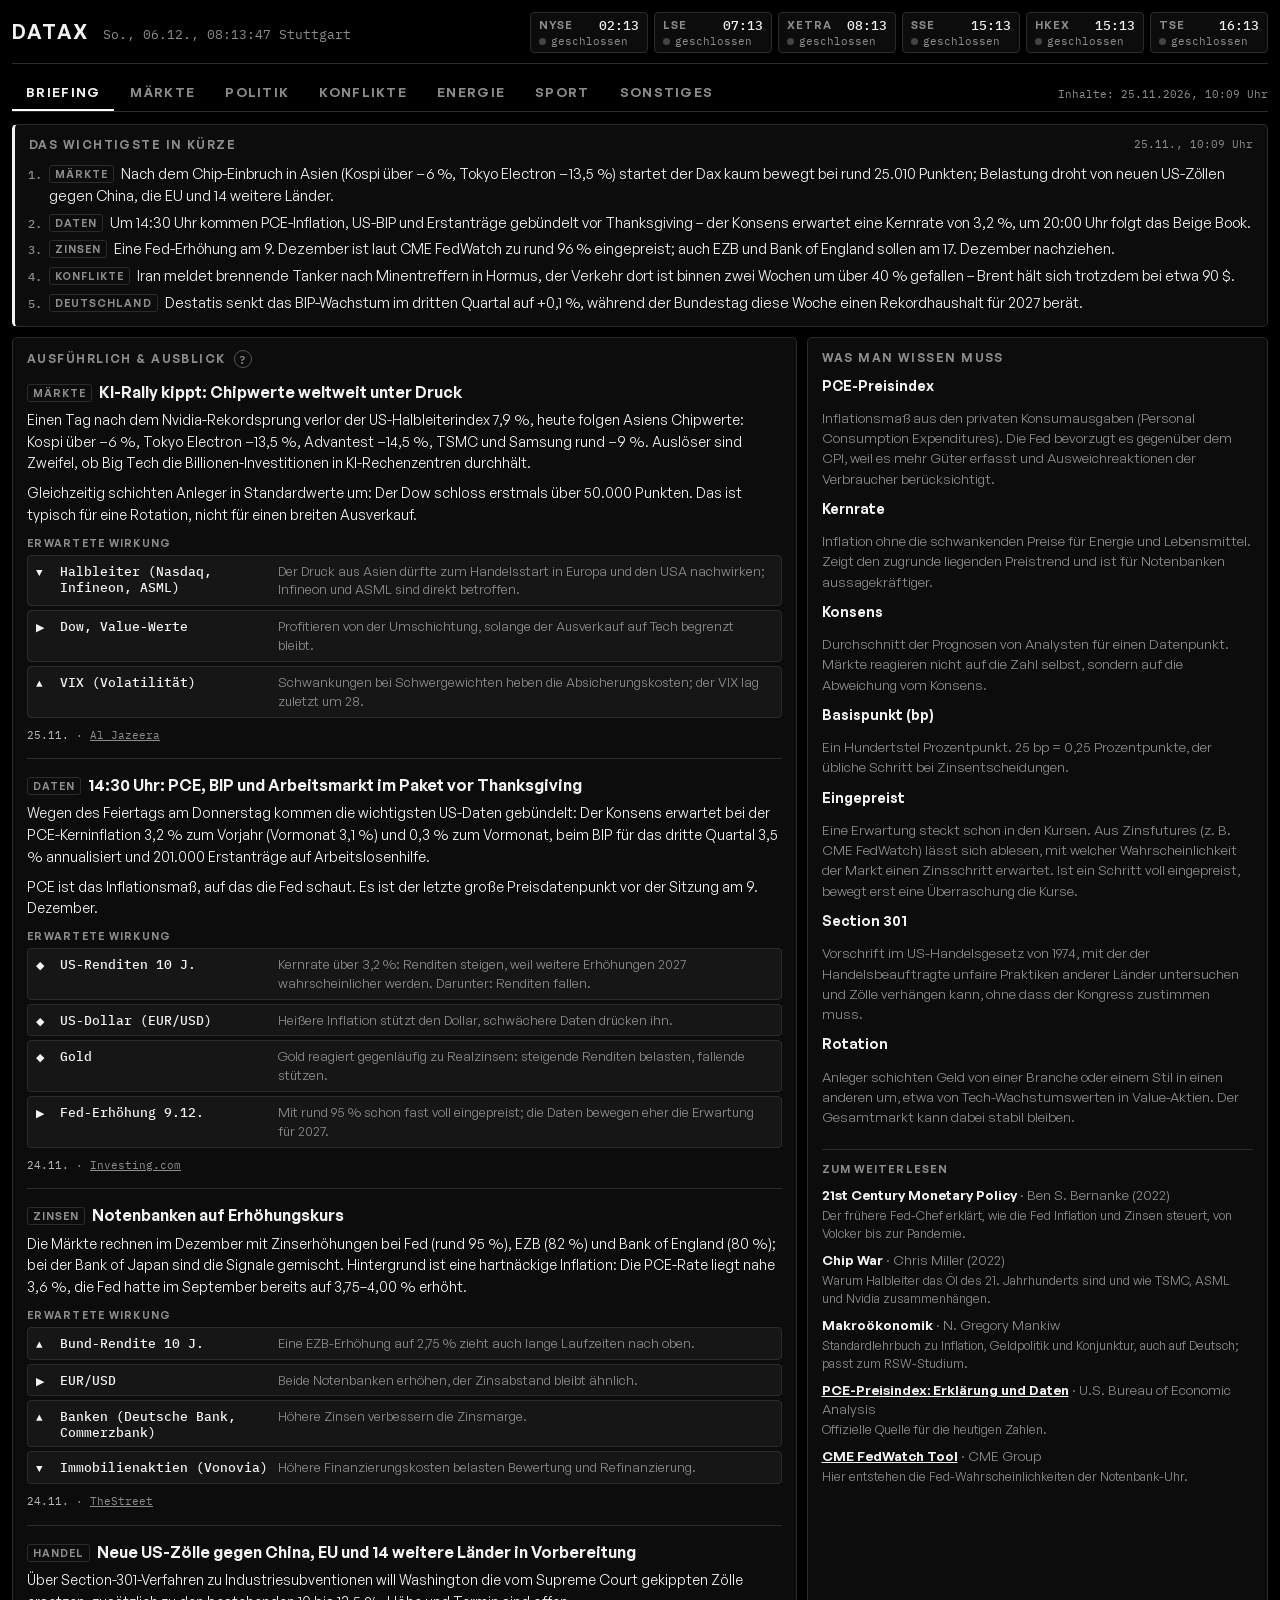
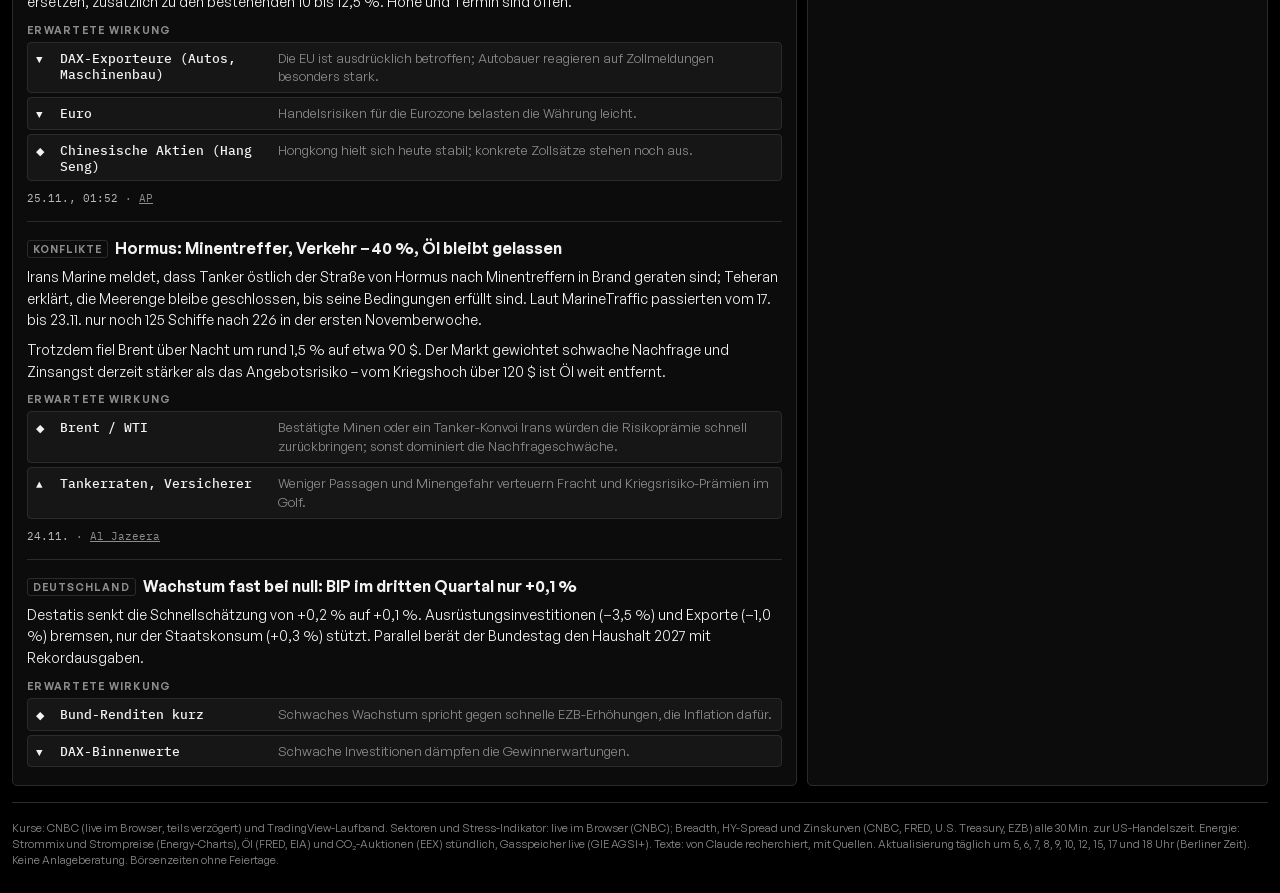
==== commit 625c0001: "Financial Stress Indicator: Gesamtlage nach offiziellen Indizes (St. Louis Fed, OFR, EZB-CISS), eige" ====
--- a/index.html
+++ b/index.html
@@ -69,7 +69,7 @@
         <p class="src" id="k-sek-src"></p>
       </article>
       <article class="card span2 kx" id="k-stress">
-        <h2><span class="kt">Financial Stress Indicator<button type="button" class="info" aria-label="Erklärung" data-tip="Verhältnis von Hochzinsanleihen (HYG) zu langen US-Staatsanleihen (TLT), bereinigt um Aktienvolatilität (VIX) und den Hochzins-Risikoaufschlag (ICE BofA HY-Spread): (HYG / TLT) / (VIX × HY-Spread / 100). Niedriger Wert = mehr Stress: Anleger flüchten in sichere Anleihen, Volatilität und Spreads steigen. Die Skala ordnet den heutigen Wert in die letzten zwei Jahre ein (Perzentil). Europa, Deutschland und Asien analog: Europa = (IHYG Euro-Hochzins-ETF / IBGL Euro-Staatsanleihen 15–30J) / (VSTOXX × Euro-HY-Spread / 100). Deutschland = (EUNW Euro-Hochzins-ETF / EXX6 Bundesanleihen 10,5J+) / (VDAX-New × Euro-HY-Spread / 100); einen eigenen deutschen Hochzins-Spread gibt es nicht. Asien = (HYEM Schwellenländer-Hochzins-ETF / BWX internationale Staatsanleihen) / (VHSI Hang-Seng-Volatilität × Asien-Unternehmensanleihen-Spread / 100). Die Höhe der Werte ist zwischen den Regionen nicht vergleichbar, nur die Einstufung. Eigener Indikator, nicht der offizielle Kansas City Fed Financial Stress Index.">?</button></span><span class="h2-note" id="k-stress-stand"></span></h2>
+        <h2><span class="kt">Financial Stress Indicator<button type="button" class="info" aria-label="Erklärung" data-tip="Verhältnis von Hochzinsanleihen (HYG) zu langen US-Staatsanleihen (TLT), bereinigt um Aktienvolatilität (VIX) und den Hochzins-Risikoaufschlag (ICE BofA HY-Spread): (HYG / TLT) / (VIX × HY-Spread / 100). Niedriger Wert = mehr Stress: Anleger flüchten in sichere Anleihen, Volatilität und Spreads steigen. Oben steht die Gesamtlage laut offiziellen Stressindizes (USA: St. Louis Fed FSI und OFR FSI, 0 = langjähriger Durchschnitt; Europa, Deutschland, China: EZB-CISS, Skala 0 bis 1, Krisenspitzen 2008 ca. 0,8). Darunter das eigene Marktbarometer: Es reagiert täglich, ordnet den Wert aber nur in die letzten rund drei Jahre ein (Perzentil) und zeigt deshalb eher kurzfristige Anspannung. Europa, Deutschland und Asien analog: Europa = (IHYG Euro-Hochzins-ETF / IBGL Euro-Staatsanleihen 15–30J) / (VSTOXX × Euro-HY-Spread / 100). Deutschland = (EUNW Euro-Hochzins-ETF / EXX6 Bundesanleihen 10,5J+) / (VDAX-New × Euro-HY-Spread / 100); einen eigenen deutschen Hochzins-Spread gibt es nicht. Asien = (HYEM Schwellenländer-Hochzins-ETF / BWX internationale Staatsanleihen) / (VHSI Hang-Seng-Volatilität × Asien-Unternehmensanleihen-Spread / 100). Die Höhe der Barometerwerte ist zwischen den Regionen nicht vergleichbar. Eigener Indikator, nicht der offizielle Kansas City Fed Financial Stress Index.">?</button></span><span class="h2-note" id="k-stress-stand"></span></h2>
         <div id="k-stress-body"></div>
       </article>
       <article class="card span2 kx" id="k-breadth">
--- a/style.css
+++ b/style.css
@@ -279,9 +279,11 @@
 .br-lt{font-weight:600}
 .br-la{color:var(--muted)}
 .br-lw{display:block;color:var(--muted);font-size:12.5px;margin-top:1px}
-.br-dir.up{color:var(--gain)}.br-dir.dn{color:var(--loss)}
-.br-wirk li:has(.br-dir.up) .br-m{color:var(--gain)}
-.br-wirk li:has(.br-dir.dn) .br-m{color:var(--loss)}
-a.br-link{color:inherit;text-decoration:none;border-bottom:1px solid #444}
-a.br-link:hover{border-bottom-color:var(--fg)}
-a.br-link::after{content:" ↗";font-size:.8em;color:var(--muted)}
+.stress .big.bigw{font:600 34px/1.1 var(--f-display);margin:4px 0 8px}
+.stress .mid{font:500 28px/1 var(--f-data)}
+.stress .mbar{display:flex;align-items:baseline;gap:12px;flex-wrap:wrap}
+.refl{display:grid;gap:6px;margin-bottom:6px}
+.refr{display:grid;grid-template-columns:1fr auto auto;gap:2px 10px;align-items:center;font-size:13px;border-bottom:1px solid var(--line);padding-bottom:5px}
+.refr .rv{font:500 13px var(--f-data)}
+.refr .rn{grid-column:1/-1;font:11px var(--f-data);color:var(--muted)}
+h3.sub.mb-h{margin:14px 0 4px}
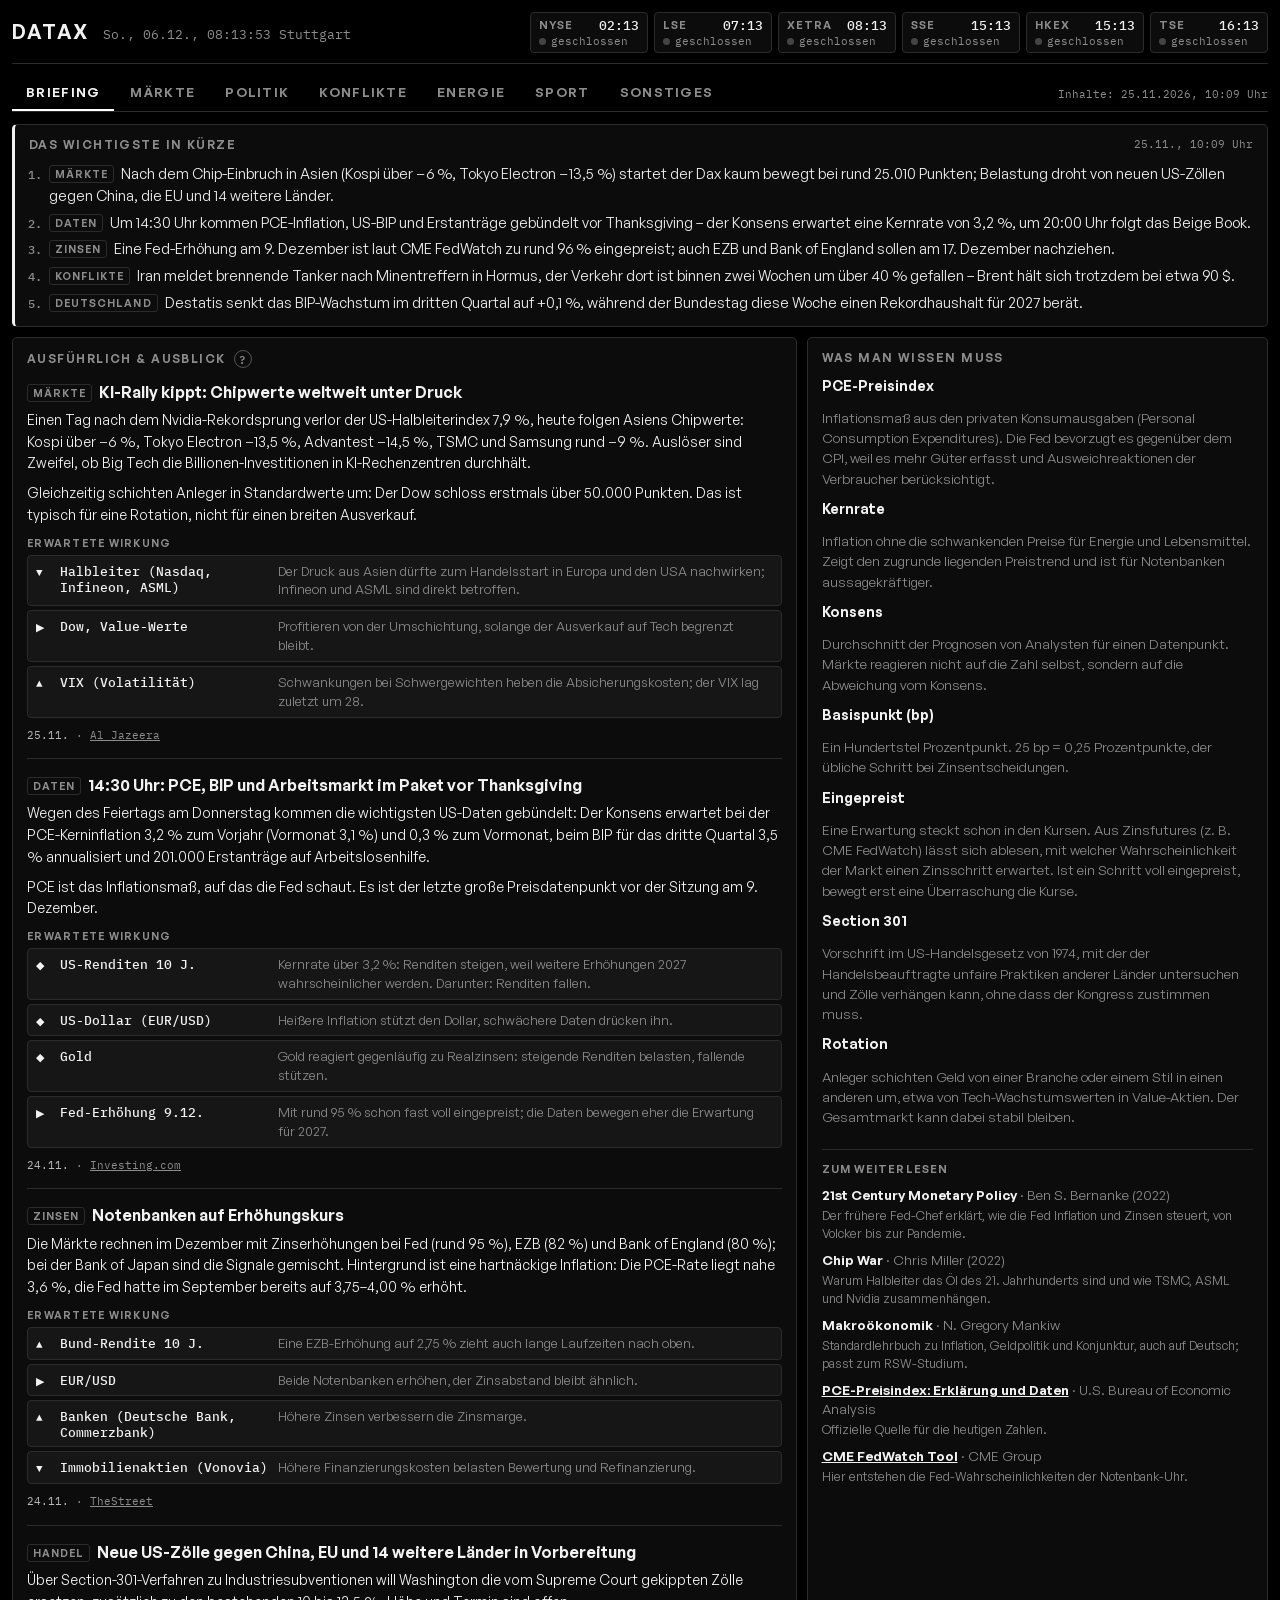
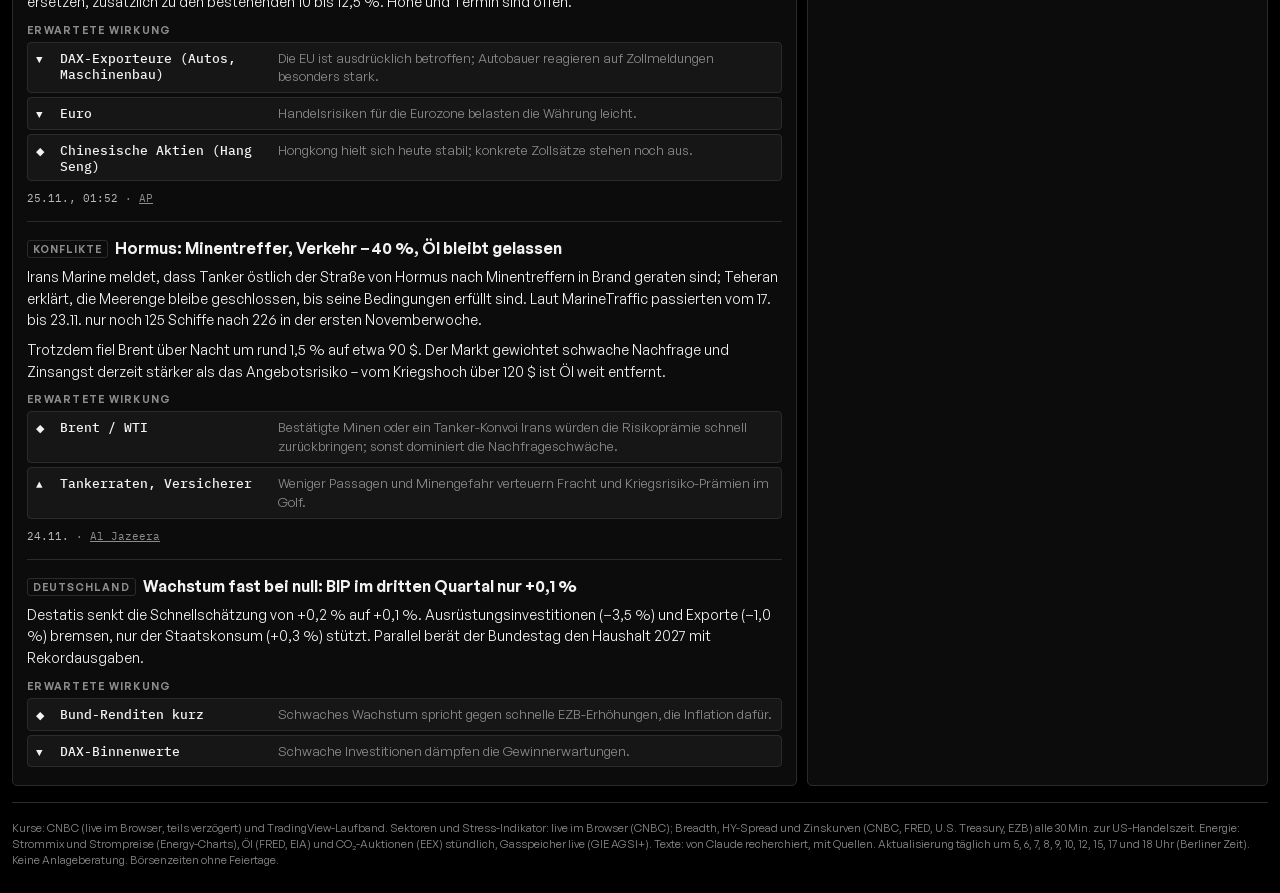
==== commit a2d55945: "Handy-Ansicht: Tab-Leiste unten, kompakte Uhren, größere Touch-Ziele, Home-Bildschirm-Icon Co-Author" ====
--- a/index.html
+++ b/index.html
@@ -4,12 +4,19 @@
 <meta charset="utf-8">
 <meta name="viewport" content="width=device-width,initial-scale=1,viewport-fit=cover">
 <title>DataX</title>
+<meta name="theme-color" content="#000000">
+<meta name="apple-mobile-web-app-capable" content="yes">
+<meta name="mobile-web-app-capable" content="yes">
+<meta name="apple-mobile-web-app-status-bar-style" content="black-translucent">
+<meta name="apple-mobile-web-app-title" content="DataX">
+<link rel="apple-touch-icon" href="img/icon-180.png">
 <link rel="preconnect" href="https://fonts.googleapis.com">
 <link rel="preload" href="fonts/GeneralSans-Variable.woff2" as="font" type="font/woff2" crossorigin>
 <link rel="stylesheet" href="https://fonts.googleapis.com/css2?family=IBM+Plex+Mono:wght@400;500&display=swap">
-<link rel="stylesheet" href="style.css?v=20">
+<link rel="stylesheet" href="style.css?v=21">
 <link rel="stylesheet" href="energie.css?v=2">
 <link rel="stylesheet" href="maerkte.css?v=1">
+<link rel="stylesheet" href="mobile.css?v=1">
 </head>
 <body>
 <header class="top">
@@ -21,13 +28,13 @@
 </header>
 
 <nav class="tabs" role="tablist" aria-label="Bereiche">
-  <button role="tab" id="tab-briefing" aria-controls="p-briefing" aria-selected="true">Briefing</button>
-  <button role="tab" id="tab-maerkte" aria-controls="p-maerkte" aria-selected="false">Märkte</button>
-  <button role="tab" id="tab-politik" aria-controls="p-politik" aria-selected="false">Politik</button>
-  <button role="tab" id="tab-konflikte" aria-controls="p-konflikte" aria-selected="false">Konflikte</button>
-  <button role="tab" id="tab-energie" aria-controls="p-energie" aria-selected="false">Energie</button>
-  <button role="tab" id="tab-sport" aria-controls="p-sport" aria-selected="false">Sport</button>
-  <button role="tab" id="tab-sonstiges" aria-controls="p-sonstiges" aria-selected="false">Sonstiges</button>
+  <button role="tab" id="tab-briefing" aria-controls="p-briefing" aria-selected="true"><svg class="ti" viewBox="0 0 24 24" aria-hidden="true"><path d="M6 3h9l4 4v14H6z"/><path d="M9 11h7M9 15h7M9 7h4"/></svg><span class="tl">Briefing</span></button>
+  <button role="tab" id="tab-maerkte" aria-controls="p-maerkte" aria-selected="false"><svg class="ti" viewBox="0 0 24 24" aria-hidden="true"><path d="M3 17l6-6 4 4 8-8"/><path d="M15 7h6v6"/></svg><span class="tl">Märkte</span></button>
+  <button role="tab" id="tab-politik" aria-controls="p-politik" aria-selected="false"><svg class="ti" viewBox="0 0 24 24" aria-hidden="true"><path d="M3 21h18M4 10h16M12 3l8 5H4z"/><path d="M6 10v8M10 10v8M14 10v8M18 10v8"/></svg><span class="tl">Politik</span></button>
+  <button role="tab" id="tab-konflikte" aria-controls="p-konflikte" aria-selected="false"><svg class="ti" viewBox="0 0 24 24" aria-hidden="true"><circle cx="12" cy="12" r="8"/><circle cx="12" cy="12" r="3"/><path d="M12 1v4M12 19v4M1 12h4M19 12h4"/></svg><span class="tl">Konflikte</span></button>
+  <button role="tab" id="tab-energie" aria-controls="p-energie" aria-selected="false"><svg class="ti" viewBox="0 0 24 24" aria-hidden="true"><path d="M13 2L4 14h7l-1 8 9-12h-7z"/></svg><span class="tl">Energie</span></button>
+  <button role="tab" id="tab-sport" aria-controls="p-sport" aria-selected="false"><svg class="ti" viewBox="0 0 24 24" aria-hidden="true"><circle cx="12" cy="12" r="9"/><path d="M12 3a14 14 0 0 1 0 18M3 12h18M5.6 5.6c3 2 9.8 2 12.8 0M5.6 18.4c3-2 9.8-2 12.8 0"/></svg><span class="tl">Sport</span></button>
+  <button role="tab" id="tab-sonstiges" aria-controls="p-sonstiges" aria-selected="false"><svg class="ti" viewBox="0 0 24 24" aria-hidden="true"><rect x="4" y="4" width="6" height="6" rx="1"/><rect x="14" y="4" width="6" height="6" rx="1"/><rect x="4" y="14" width="6" height="6" rx="1"/><rect x="14" y="14" width="6" height="6" rx="1"/></svg><span class="tl">Sonstiges</span></button>
   <span class="updated" id="updated"></span>
 </nav>
 
@@ -346,8 +353,9 @@
   <p class="src" id="mehr-stand"></p>
 </dialog>
 
-<script src="app.js?v=20"></script>
+<script src="app.js?v=21"></script>
 <script src="energie.js?v=1"></script>
 <script src="maerkte.js?v=1"></script>
+<script src="mobile.js?v=1"></script>
 </body>
 </html>
--- a/mobile.css
+++ b/mobile.css
@@ -0,0 +1,55 @@
+/* Handy-Ansicht: Tab-Leiste unten (wie eine App), kompakte Börsenuhren, größere Touch-Ziele.
+   Desktop bleibt unverändert: alles hier gilt erst unter 721 px Breite. */
+.tabs .ti{display:none}
+.updated-m{display:none}
+
+@media (max-width:720px){
+  body{padding-bottom:calc(66px + env(safe-area-inset-bottom,0px))}
+
+  /* Kopf: Uhren als 3×2-Raster statt sechs großer Kästen */
+  .top{padding:10px 0 8px;gap:8px}
+  .brand{width:100%;justify-content:space-between;gap:8px}
+  h1{font-size:18px}
+  .now{font-size:12px}
+  .clocks{display:grid;grid-template-columns:repeat(3,minmax(0,1fr));gap:4px;width:100%}
+  .clock{min-width:0;padding:3px 6px;gap:0 4px;border-radius:3px}
+  .clock .ex{font-size:10px;letter-spacing:.06em}
+  .clock .t{font-size:12px}
+  .clock .st{font-size:9.5px;letter-spacing:-.04em;gap:4px;white-space:nowrap;overflow:hidden;text-overflow:ellipsis;display:block}
+  .clock .st .dot{display:inline-block;vertical-align:1px;margin-right:4px}
+  .clock.open .dot{box-shadow:none}
+
+  /* Tab-Leiste unten, fest */
+  .tabs{position:fixed;left:0;right:0;bottom:0;z-index:50;margin:0;gap:0;overflow:visible;
+    display:grid;grid-template-columns:repeat(7,minmax(0,1fr));
+    padding:4px max(4px,env(safe-area-inset-right,0px)) calc(4px + env(safe-area-inset-bottom,0px)) max(4px,env(safe-area-inset-left,0px));
+    background:rgba(0,0,0,.88);-webkit-backdrop-filter:blur(14px);backdrop-filter:blur(14px);
+    border-top:1px solid var(--line);border-bottom:0}
+  .tabs button{display:flex;flex-direction:column;align-items:center;justify-content:center;gap:3px;
+    min-height:52px;padding:6px 0 4px;border:0;border-radius:8px;
+    font:500 10px/1.1 var(--f-display);letter-spacing:0;text-transform:none;color:var(--muted);
+    -webkit-tap-highlight-color:transparent;touch-action:manipulation}
+  .tabs button .tl{max-width:100%;overflow:hidden;text-overflow:ellipsis}
+  .tabs .ti{display:block;width:22px;height:22px;fill:none;stroke:currentColor;stroke-width:1.6;stroke-linecap:round;stroke-linejoin:round}
+  .tabs button[aria-selected="true"]{color:var(--fg);border:0;background:var(--panel2)}
+  .tabs button[aria-selected="true"] .ti{stroke-width:2}
+  .tabs .updated{display:none}
+  .updated-m{display:block;font:11px var(--f-data);color:var(--muted);margin:8px 0 10px}
+
+  /* Touch-Ziele mindestens ~36 px */
+  .ktabs button{min-height:38px;padding:8px 12px}
+  .ktabs{overflow-x:auto;scrollbar-width:none}
+  .league-nav{flex-wrap:nowrap;overflow-x:auto;scrollbar-width:none;margin-left:-12px;margin-right:-12px;padding:0 12px 2px}
+  .league-nav button{min-height:36px;padding:8px 12px;white-space:nowrap;flex:none}
+  .m-jump{flex-wrap:nowrap;overflow-x:auto;scrollbar-width:none;margin-left:-12px;margin-right:-12px;padding:0 12px 2px}
+  .m-jump a{padding:9px 12px;white-space:nowrap;flex:none}
+  .ktabs::-webkit-scrollbar,.league-nav::-webkit-scrollbar,.m-jump::-webkit-scrollbar{display:none}
+  .info{position:relative}
+  .info::after{content:"";position:absolute;inset:-11px}
+}
+
+/* Sehr schmale Geräte (iPhone SE/mini): Uhren-Status kürzen */
+@media (max-width:360px){
+  .tabs button{font-size:9px}
+  .tabs .ti{width:20px;height:20px}
+}
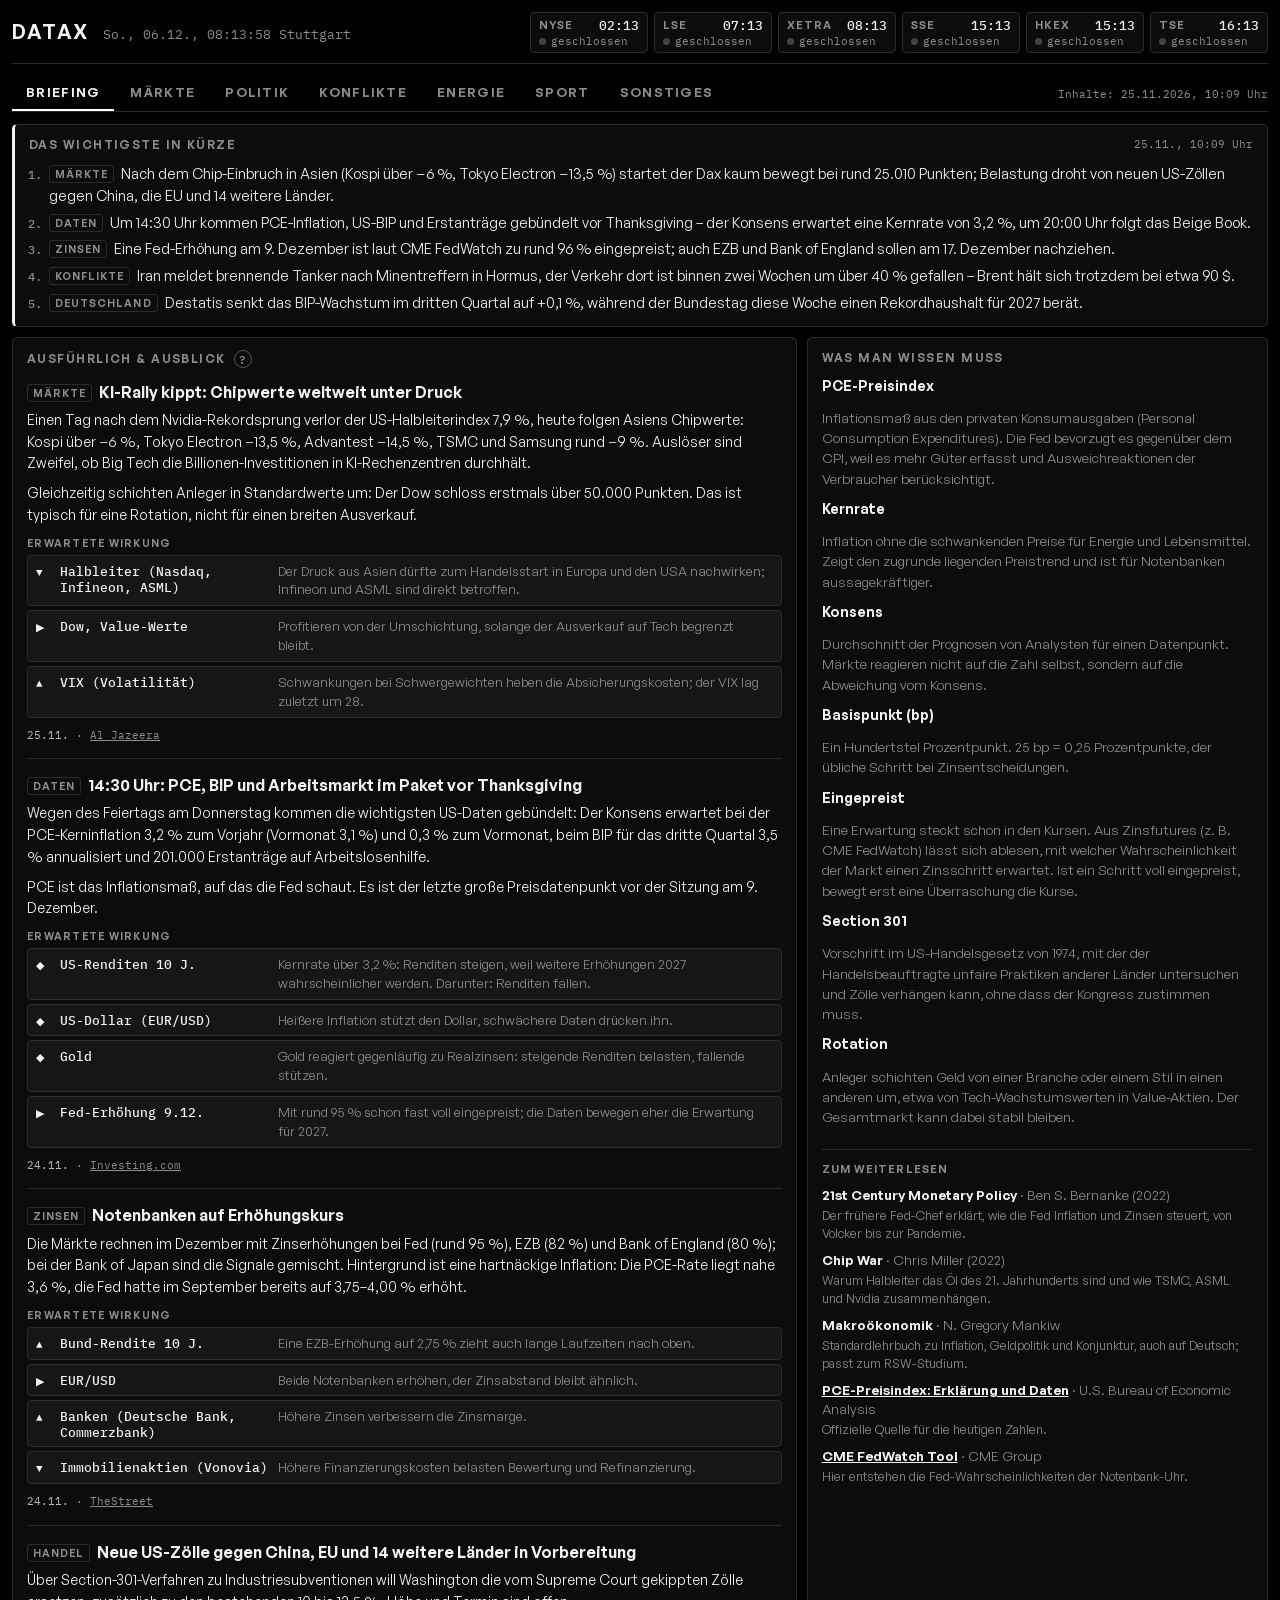
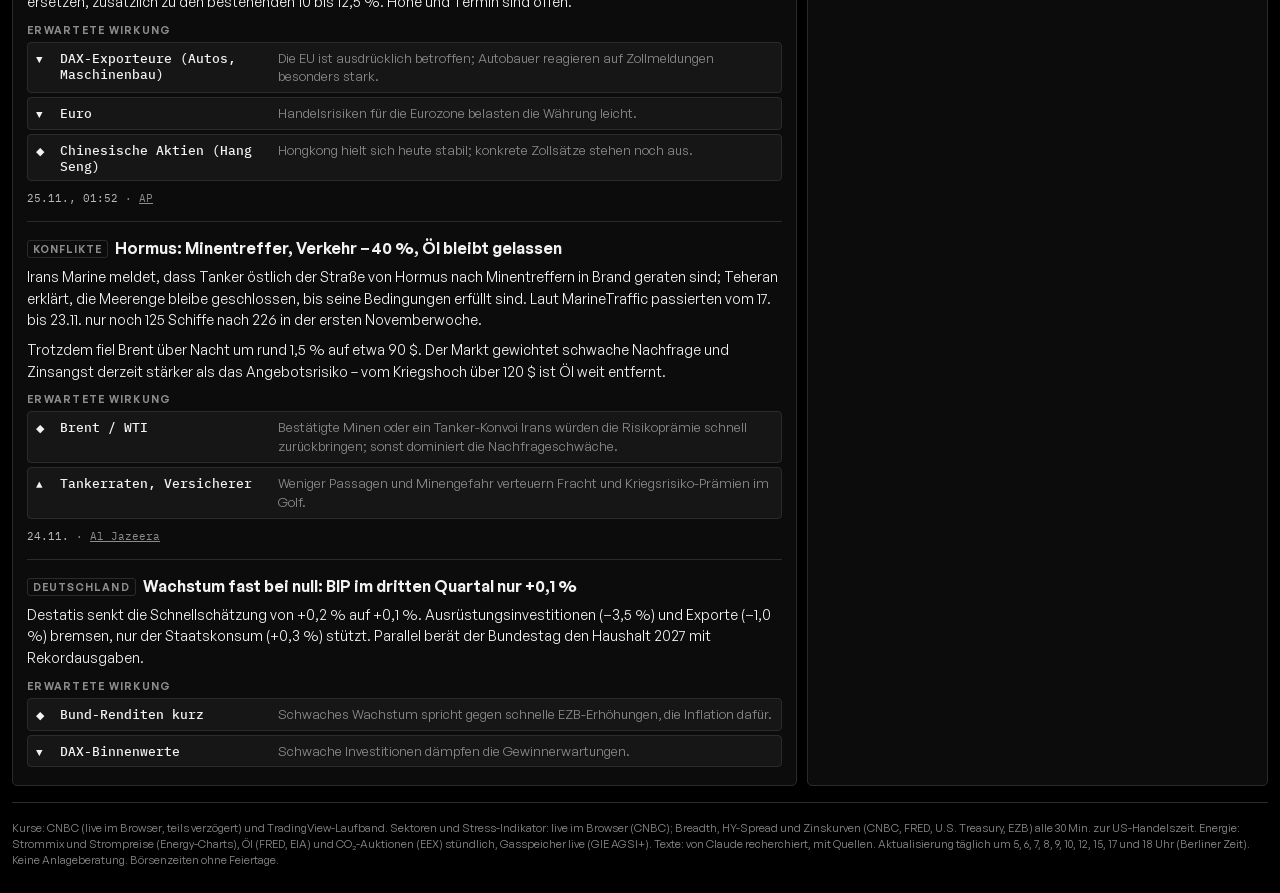
==== commit 1309affd: "Handy-Ansicht: Tab-Leiste unten, kompakte Uhren, größere Touch-Ziele, Home-Bildschirm-Icon Co-Author" ====
--- a/index.html
+++ b/index.html
@@ -13,7 +13,7 @@
 <link rel="preconnect" href="https://fonts.googleapis.com">
 <link rel="preload" href="fonts/GeneralSans-Variable.woff2" as="font" type="font/woff2" crossorigin>
 <link rel="stylesheet" href="https://fonts.googleapis.com/css2?family=IBM+Plex+Mono:wght@400;500&display=swap">
-<link rel="stylesheet" href="style.css?v=21">
+<link rel="stylesheet" href="style.css?v=20">
 <link rel="stylesheet" href="energie.css?v=2">
 <link rel="stylesheet" href="maerkte.css?v=1">
 <link rel="stylesheet" href="mobile.css?v=1">
@@ -76,7 +76,7 @@
         <p class="src" id="k-sek-src"></p>
       </article>
       <article class="card span2 kx" id="k-stress">
-        <h2><span class="kt">Financial Stress Indicator<button type="button" class="info" aria-label="Erklärung" data-tip="Verhältnis von Hochzinsanleihen (HYG) zu langen US-Staatsanleihen (TLT), bereinigt um Aktienvolatilität (VIX) und den Hochzins-Risikoaufschlag (ICE BofA HY-Spread): (HYG / TLT) / (VIX × HY-Spread / 100). Niedriger Wert = mehr Stress: Anleger flüchten in sichere Anleihen, Volatilität und Spreads steigen. Oben steht die Gesamtlage laut offiziellen Stressindizes (USA: St. Louis Fed FSI und OFR FSI, 0 = langjähriger Durchschnitt; Europa, Deutschland, China: EZB-CISS, Skala 0 bis 1, Krisenspitzen 2008 ca. 0,8). Darunter das eigene Marktbarometer: Es reagiert täglich, ordnet den Wert aber nur in die letzten rund drei Jahre ein (Perzentil) und zeigt deshalb eher kurzfristige Anspannung. Europa, Deutschland und Asien analog: Europa = (IHYG Euro-Hochzins-ETF / IBGL Euro-Staatsanleihen 15–30J) / (VSTOXX × Euro-HY-Spread / 100). Deutschland = (EUNW Euro-Hochzins-ETF / EXX6 Bundesanleihen 10,5J+) / (VDAX-New × Euro-HY-Spread / 100); einen eigenen deutschen Hochzins-Spread gibt es nicht. Asien = (HYEM Schwellenländer-Hochzins-ETF / BWX internationale Staatsanleihen) / (VHSI Hang-Seng-Volatilität × Asien-Unternehmensanleihen-Spread / 100). Die Höhe der Barometerwerte ist zwischen den Regionen nicht vergleichbar. Eigener Indikator, nicht der offizielle Kansas City Fed Financial Stress Index.">?</button></span><span class="h2-note" id="k-stress-stand"></span></h2>
+        <h2><span class="kt">Financial Stress Indicator<button type="button" class="info" aria-label="Erklärung" data-tip="Verhältnis von Hochzinsanleihen (HYG) zu langen US-Staatsanleihen (TLT), bereinigt um Aktienvolatilität (VIX) und den Hochzins-Risikoaufschlag (ICE BofA HY-Spread): (HYG / TLT) / (VIX × HY-Spread / 100). Niedriger Wert = mehr Stress: Anleger flüchten in sichere Anleihen, Volatilität und Spreads steigen. Die Skala ordnet den heutigen Wert in die letzten zwei Jahre ein (Perzentil). Europa, Deutschland und Asien analog: Europa = (IHYG Euro-Hochzins-ETF / IBGL Euro-Staatsanleihen 15–30J) / (VSTOXX × Euro-HY-Spread / 100). Deutschland = (EUNW Euro-Hochzins-ETF / EXX6 Bundesanleihen 10,5J+) / (VDAX-New × Euro-HY-Spread / 100); einen eigenen deutschen Hochzins-Spread gibt es nicht. Asien = (HYEM Schwellenländer-Hochzins-ETF / BWX internationale Staatsanleihen) / (VHSI Hang-Seng-Volatilität × Asien-Unternehmensanleihen-Spread / 100). Die Höhe der Werte ist zwischen den Regionen nicht vergleichbar, nur die Einstufung. Eigener Indikator, nicht der offizielle Kansas City Fed Financial Stress Index.">?</button></span><span class="h2-note" id="k-stress-stand"></span></h2>
         <div id="k-stress-body"></div>
       </article>
       <article class="card span2 kx" id="k-breadth">
@@ -353,7 +353,7 @@
   <p class="src" id="mehr-stand"></p>
 </dialog>
 
-<script src="app.js?v=21"></script>
+<script src="app.js?v=20"></script>
 <script src="energie.js?v=1"></script>
 <script src="maerkte.js?v=1"></script>
 <script src="mobile.js?v=1"></script>
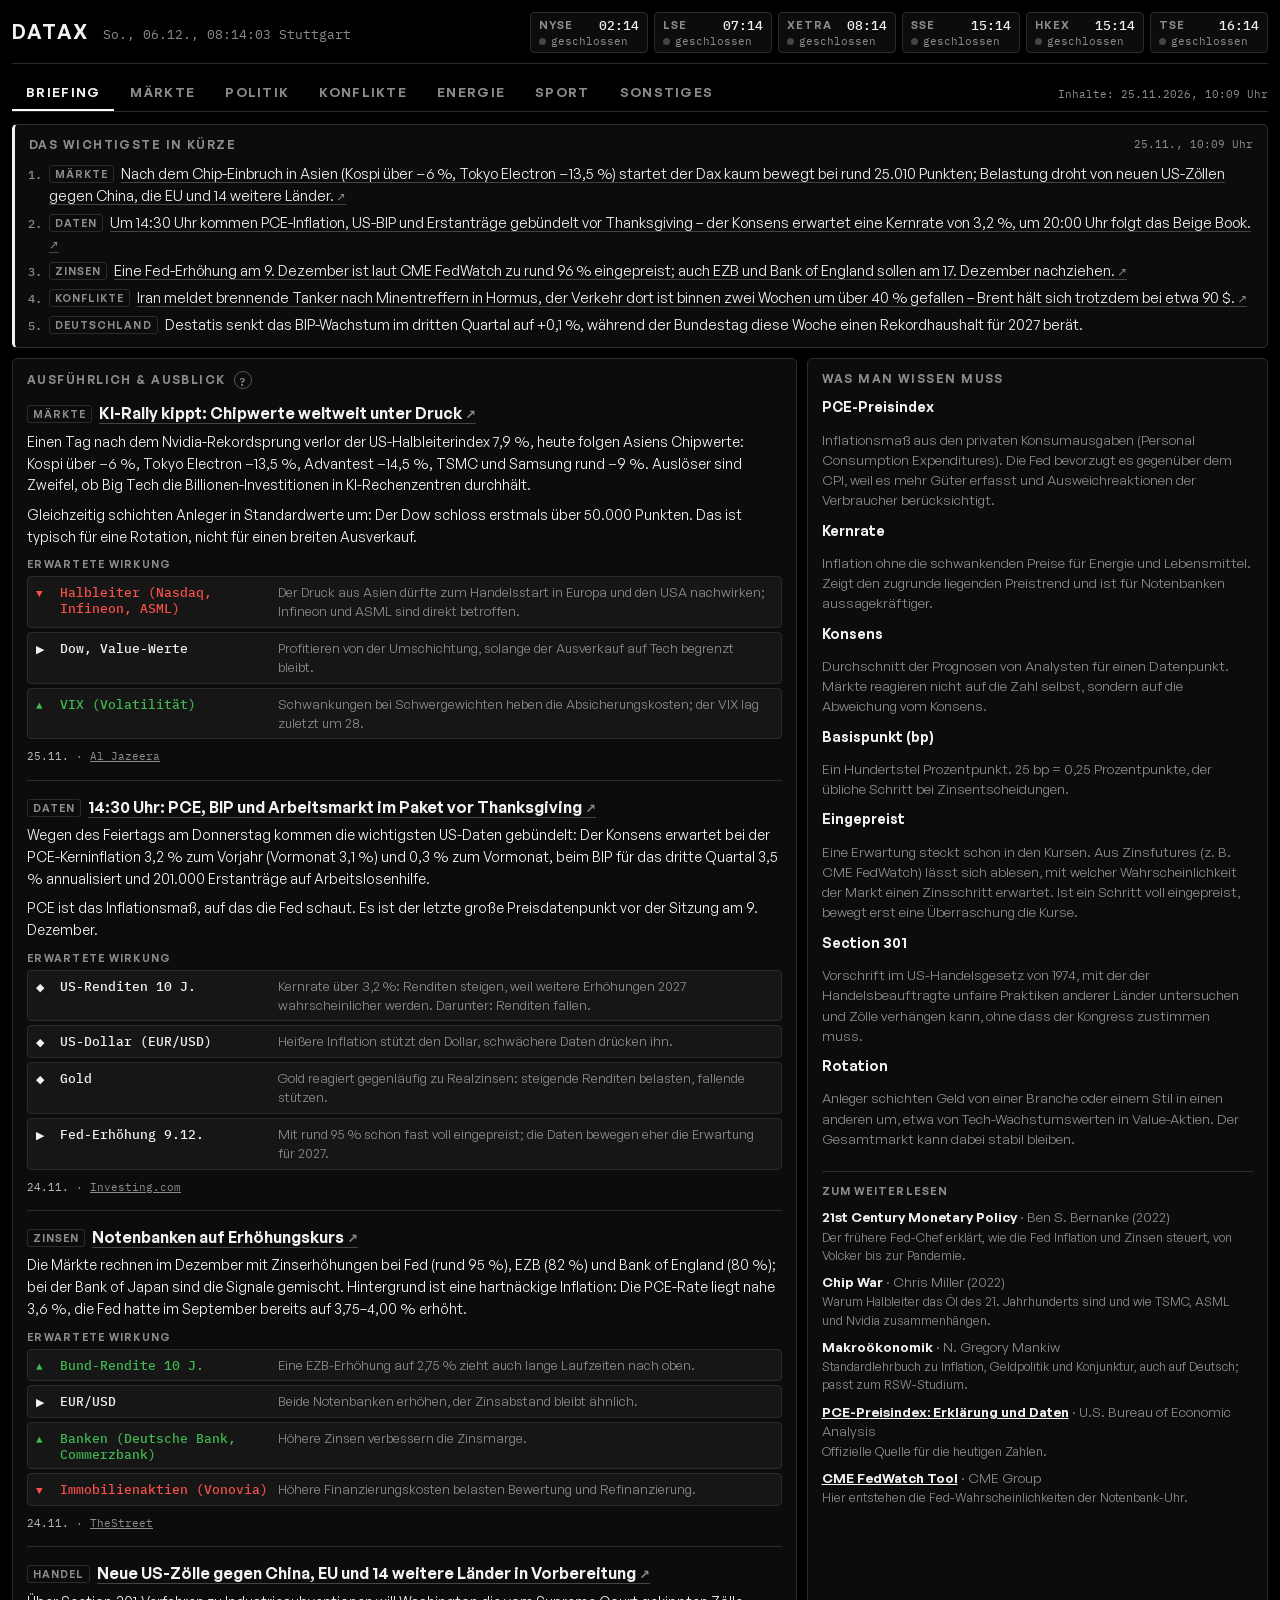
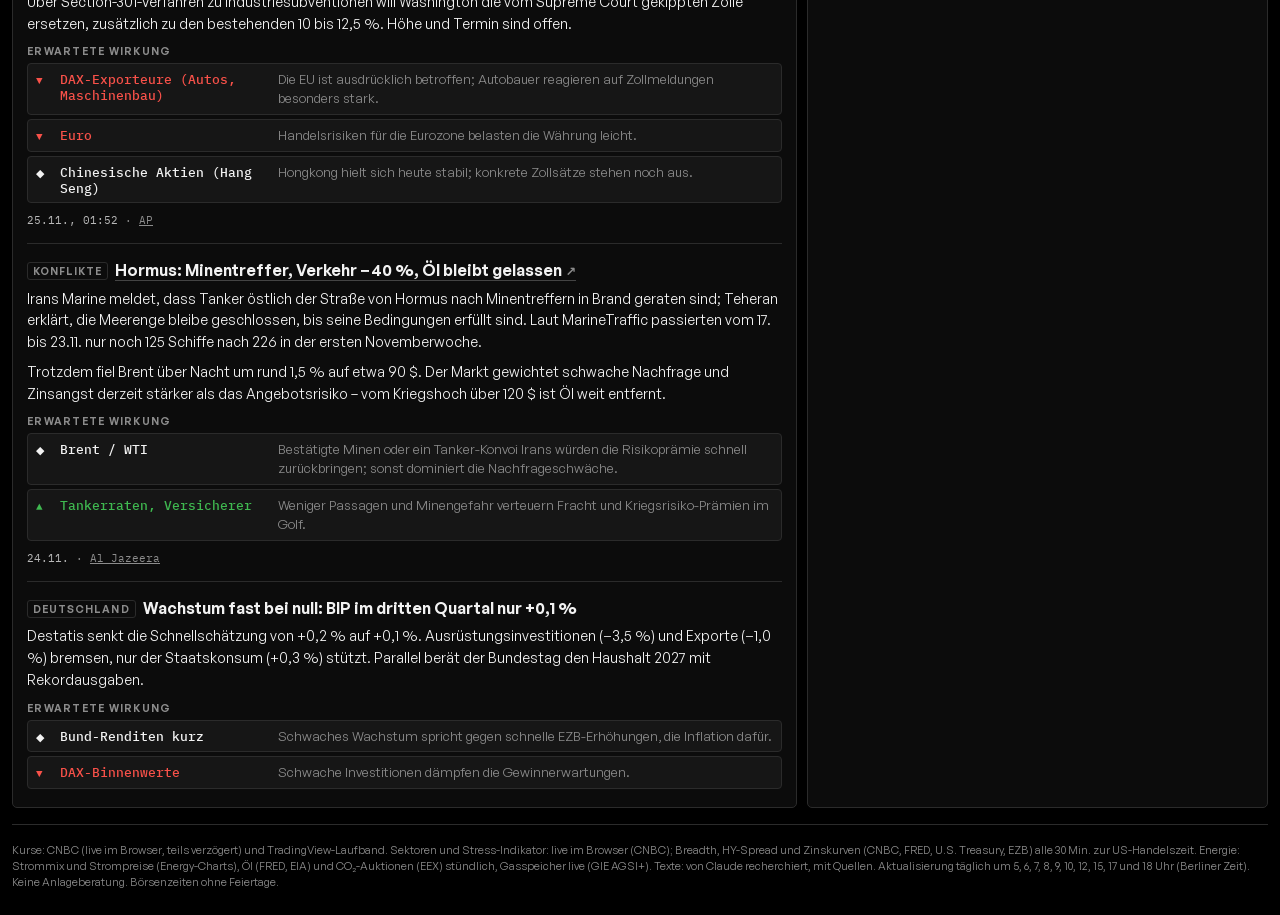
==== commit dbcfa5e3: "Merge main" ====
--- a/index.html
+++ b/index.html
@@ -4,19 +4,12 @@
 <meta charset="utf-8">
 <meta name="viewport" content="width=device-width,initial-scale=1,viewport-fit=cover">
 <title>DataX</title>
-<meta name="theme-color" content="#000000">
-<meta name="apple-mobile-web-app-capable" content="yes">
-<meta name="mobile-web-app-capable" content="yes">
-<meta name="apple-mobile-web-app-status-bar-style" content="black-translucent">
-<meta name="apple-mobile-web-app-title" content="DataX">
-<link rel="apple-touch-icon" href="img/icon-180.png">
 <link rel="preconnect" href="https://fonts.googleapis.com">
 <link rel="preload" href="fonts/GeneralSans-Variable.woff2" as="font" type="font/woff2" crossorigin>
 <link rel="stylesheet" href="https://fonts.googleapis.com/css2?family=IBM+Plex+Mono:wght@400;500&display=swap">
-<link rel="stylesheet" href="style.css?v=20">
+<link rel="stylesheet" href="style.css?v=21">
 <link rel="stylesheet" href="energie.css?v=2">
 <link rel="stylesheet" href="maerkte.css?v=1">
-<link rel="stylesheet" href="mobile.css?v=1">
 </head>
 <body>
 <header class="top">
@@ -28,13 +21,13 @@
 </header>
 
 <nav class="tabs" role="tablist" aria-label="Bereiche">
-  <button role="tab" id="tab-briefing" aria-controls="p-briefing" aria-selected="true"><svg class="ti" viewBox="0 0 24 24" aria-hidden="true"><path d="M6 3h9l4 4v14H6z"/><path d="M9 11h7M9 15h7M9 7h4"/></svg><span class="tl">Briefing</span></button>
-  <button role="tab" id="tab-maerkte" aria-controls="p-maerkte" aria-selected="false"><svg class="ti" viewBox="0 0 24 24" aria-hidden="true"><path d="M3 17l6-6 4 4 8-8"/><path d="M15 7h6v6"/></svg><span class="tl">Märkte</span></button>
-  <button role="tab" id="tab-politik" aria-controls="p-politik" aria-selected="false"><svg class="ti" viewBox="0 0 24 24" aria-hidden="true"><path d="M3 21h18M4 10h16M12 3l8 5H4z"/><path d="M6 10v8M10 10v8M14 10v8M18 10v8"/></svg><span class="tl">Politik</span></button>
-  <button role="tab" id="tab-konflikte" aria-controls="p-konflikte" aria-selected="false"><svg class="ti" viewBox="0 0 24 24" aria-hidden="true"><circle cx="12" cy="12" r="8"/><circle cx="12" cy="12" r="3"/><path d="M12 1v4M12 19v4M1 12h4M19 12h4"/></svg><span class="tl">Konflikte</span></button>
-  <button role="tab" id="tab-energie" aria-controls="p-energie" aria-selected="false"><svg class="ti" viewBox="0 0 24 24" aria-hidden="true"><path d="M13 2L4 14h7l-1 8 9-12h-7z"/></svg><span class="tl">Energie</span></button>
-  <button role="tab" id="tab-sport" aria-controls="p-sport" aria-selected="false"><svg class="ti" viewBox="0 0 24 24" aria-hidden="true"><circle cx="12" cy="12" r="9"/><path d="M12 3a14 14 0 0 1 0 18M3 12h18M5.6 5.6c3 2 9.8 2 12.8 0M5.6 18.4c3-2 9.8-2 12.8 0"/></svg><span class="tl">Sport</span></button>
-  <button role="tab" id="tab-sonstiges" aria-controls="p-sonstiges" aria-selected="false"><svg class="ti" viewBox="0 0 24 24" aria-hidden="true"><rect x="4" y="4" width="6" height="6" rx="1"/><rect x="14" y="4" width="6" height="6" rx="1"/><rect x="4" y="14" width="6" height="6" rx="1"/><rect x="14" y="14" width="6" height="6" rx="1"/></svg><span class="tl">Sonstiges</span></button>
+  <button role="tab" id="tab-briefing" aria-controls="p-briefing" aria-selected="true">Briefing</button>
+  <button role="tab" id="tab-maerkte" aria-controls="p-maerkte" aria-selected="false">Märkte</button>
+  <button role="tab" id="tab-politik" aria-controls="p-politik" aria-selected="false">Politik</button>
+  <button role="tab" id="tab-konflikte" aria-controls="p-konflikte" aria-selected="false">Konflikte</button>
+  <button role="tab" id="tab-energie" aria-controls="p-energie" aria-selected="false">Energie</button>
+  <button role="tab" id="tab-sport" aria-controls="p-sport" aria-selected="false">Sport</button>
+  <button role="tab" id="tab-sonstiges" aria-controls="p-sonstiges" aria-selected="false">Sonstiges</button>
   <span class="updated" id="updated"></span>
 </nav>
 
@@ -76,7 +69,7 @@
         <p class="src" id="k-sek-src"></p>
       </article>
       <article class="card span2 kx" id="k-stress">
-        <h2><span class="kt">Financial Stress Indicator<button type="button" class="info" aria-label="Erklärung" data-tip="Verhältnis von Hochzinsanleihen (HYG) zu langen US-Staatsanleihen (TLT), bereinigt um Aktienvolatilität (VIX) und den Hochzins-Risikoaufschlag (ICE BofA HY-Spread): (HYG / TLT) / (VIX × HY-Spread / 100). Niedriger Wert = mehr Stress: Anleger flüchten in sichere Anleihen, Volatilität und Spreads steigen. Die Skala ordnet den heutigen Wert in die letzten zwei Jahre ein (Perzentil). Europa, Deutschland und Asien analog: Europa = (IHYG Euro-Hochzins-ETF / IBGL Euro-Staatsanleihen 15–30J) / (VSTOXX × Euro-HY-Spread / 100). Deutschland = (EUNW Euro-Hochzins-ETF / EXX6 Bundesanleihen 10,5J+) / (VDAX-New × Euro-HY-Spread / 100); einen eigenen deutschen Hochzins-Spread gibt es nicht. Asien = (HYEM Schwellenländer-Hochzins-ETF / BWX internationale Staatsanleihen) / (VHSI Hang-Seng-Volatilität × Asien-Unternehmensanleihen-Spread / 100). Die Höhe der Werte ist zwischen den Regionen nicht vergleichbar, nur die Einstufung. Eigener Indikator, nicht der offizielle Kansas City Fed Financial Stress Index.">?</button></span><span class="h2-note" id="k-stress-stand"></span></h2>
+        <h2><span class="kt">Financial Stress Indicator<button type="button" class="info" aria-label="Erklärung" data-tip="Verhältnis von Hochzinsanleihen (HYG) zu langen US-Staatsanleihen (TLT), bereinigt um Aktienvolatilität (VIX) und den Hochzins-Risikoaufschlag (ICE BofA HY-Spread): (HYG / TLT) / (VIX × HY-Spread / 100). Niedriger Wert = mehr Stress: Anleger flüchten in sichere Anleihen, Volatilität und Spreads steigen. Oben steht die Gesamtlage laut offiziellen Stressindizes (USA: St. Louis Fed FSI und OFR FSI, 0 = langjähriger Durchschnitt; Europa, Deutschland, China: EZB-CISS, Skala 0 bis 1, Krisenspitzen 2008 ca. 0,8). Darunter das eigene Marktbarometer: Es reagiert täglich, ordnet den Wert aber nur in die letzten rund drei Jahre ein (Perzentil) und zeigt deshalb eher kurzfristige Anspannung. Europa, Deutschland und Asien analog: Europa = (IHYG Euro-Hochzins-ETF / IBGL Euro-Staatsanleihen 15–30J) / (VSTOXX × Euro-HY-Spread / 100). Deutschland = (EUNW Euro-Hochzins-ETF / EXX6 Bundesanleihen 10,5J+) / (VDAX-New × Euro-HY-Spread / 100); einen eigenen deutschen Hochzins-Spread gibt es nicht. Asien = (HYEM Schwellenländer-Hochzins-ETF / BWX internationale Staatsanleihen) / (VHSI Hang-Seng-Volatilität × Asien-Unternehmensanleihen-Spread / 100). Die Höhe der Barometerwerte ist zwischen den Regionen nicht vergleichbar. Eigener Indikator, nicht der offizielle Kansas City Fed Financial Stress Index.">?</button></span><span class="h2-note" id="k-stress-stand"></span></h2>
         <div id="k-stress-body"></div>
       </article>
       <article class="card span2 kx" id="k-breadth">
@@ -353,9 +346,8 @@
   <p class="src" id="mehr-stand"></p>
 </dialog>
 
-<script src="app.js?v=20"></script>
+<script src="app.js?v=21"></script>
 <script src="energie.js?v=1"></script>
 <script src="maerkte.js?v=1"></script>
-<script src="mobile.js?v=1"></script>
 </body>
 </html>
--- a/style.css
+++ b/style.css
@@ -287,3 +287,9 @@
 .refr .rv{font:500 13px var(--f-data)}
 .refr .rn{grid-column:1/-1;font:11px var(--f-data);color:var(--muted)}
 h3.sub.mb-h{margin:14px 0 4px}
+.br-dir.up{color:var(--gain)}.br-dir.dn{color:var(--loss)}
+.br-wirk li:has(.br-dir.up) .br-m{color:var(--gain)}
+.br-wirk li:has(.br-dir.dn) .br-m{color:var(--loss)}
+a.br-link{color:inherit;text-decoration:none;border-bottom:1px solid #444}
+a.br-link:hover{border-bottom-color:var(--fg)}
+a.br-link::after{content:" ↗";font-size:.8em;color:var(--muted)}
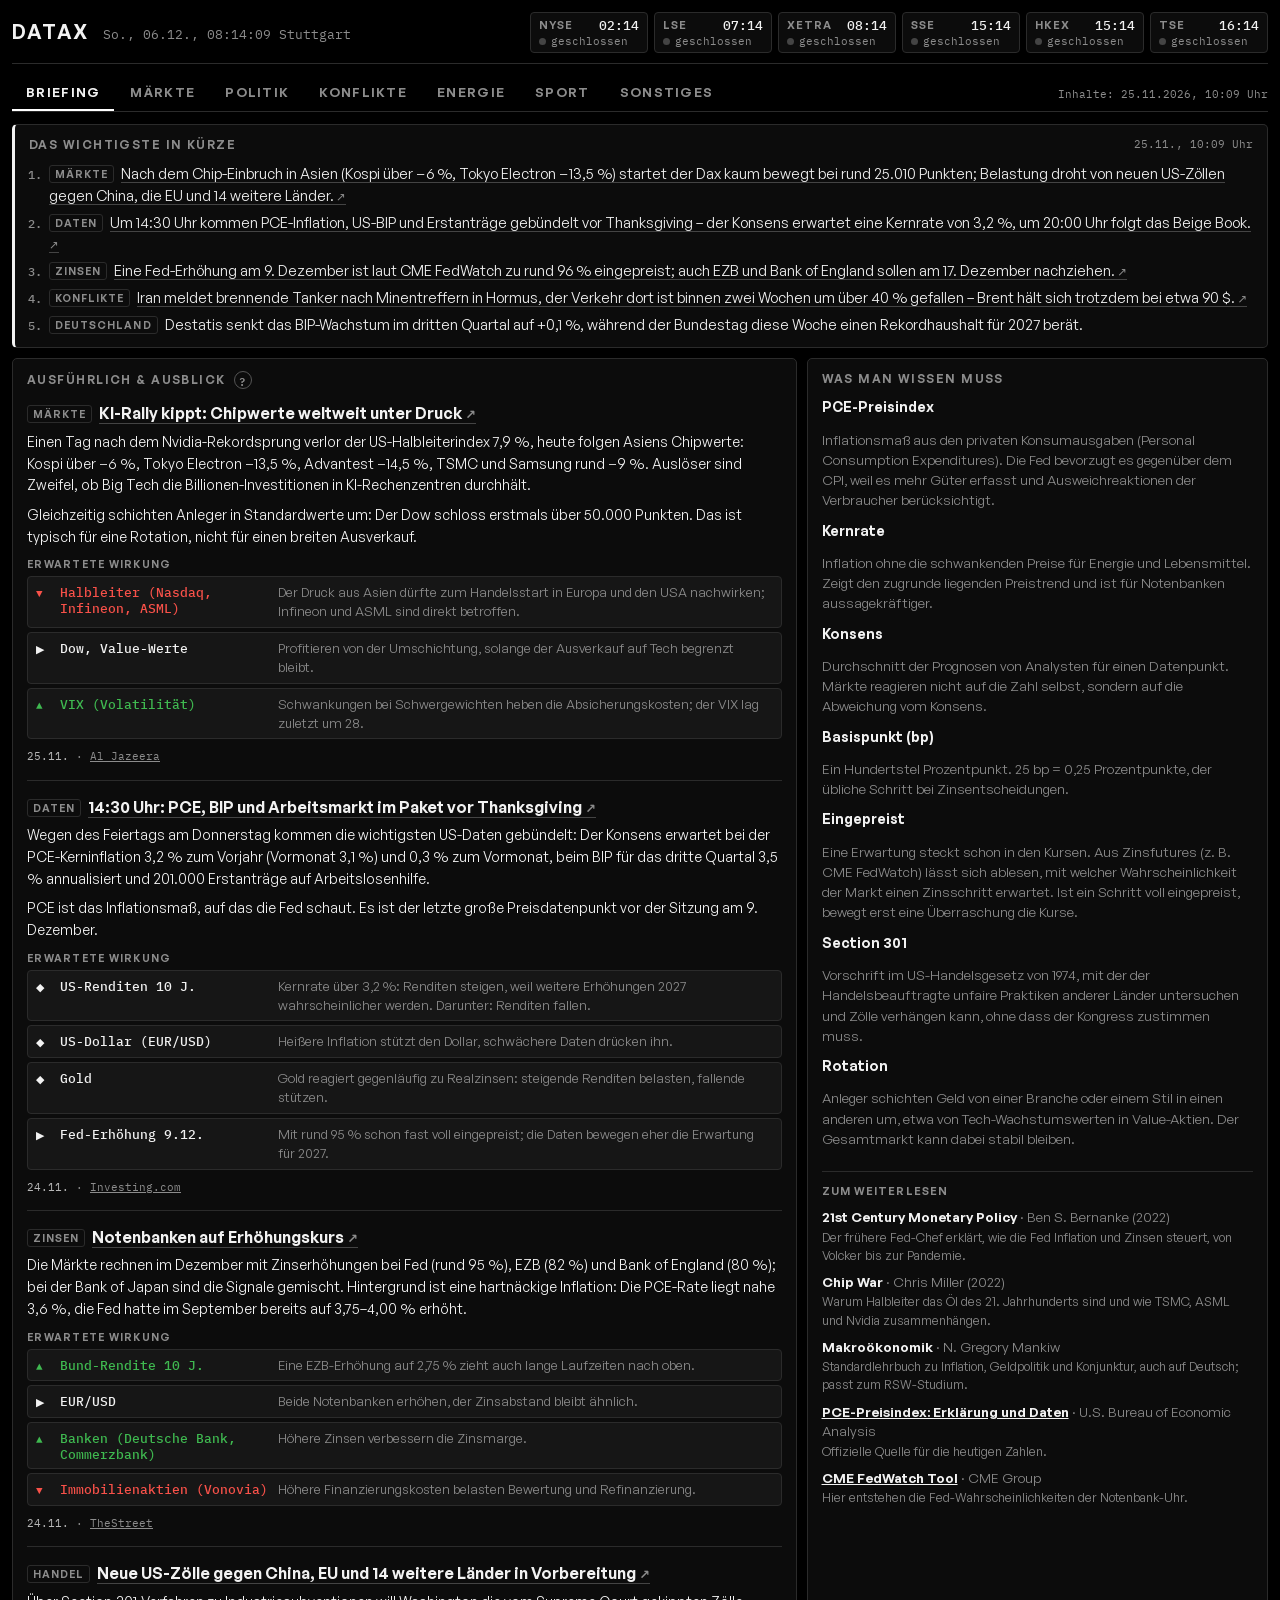
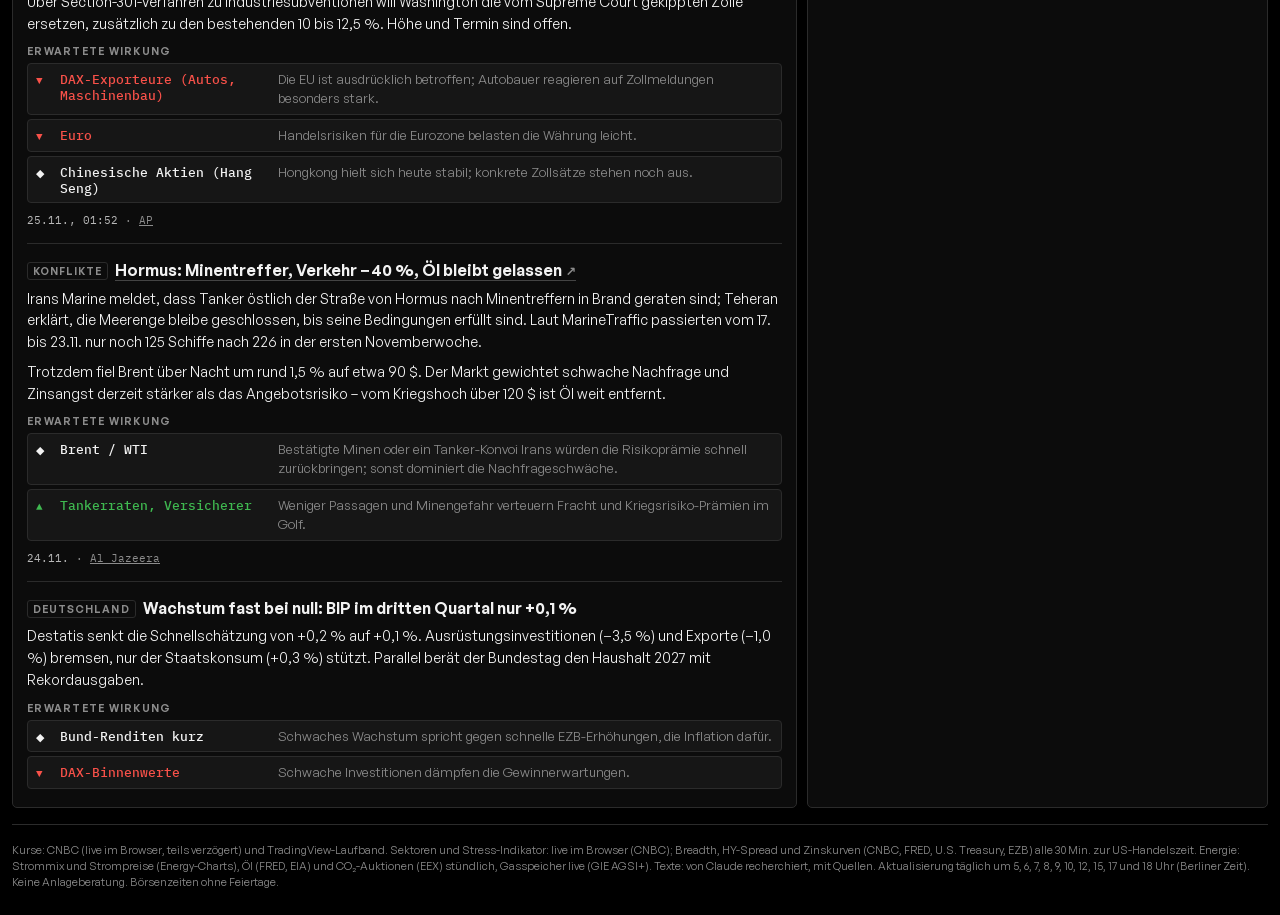
==== commit 3517209a: "Icon: DATAX-Schriftzug für Home-Bildschirm und Favicon Co-Authored-By: Claude Opus 5.5 <noreply@anth" ====
--- a/index.html
+++ b/index.html
@@ -4,12 +4,21 @@
 <meta charset="utf-8">
 <meta name="viewport" content="width=device-width,initial-scale=1,viewport-fit=cover">
 <title>DataX</title>
+<meta name="theme-color" content="#000000">
+<meta name="apple-mobile-web-app-capable" content="yes">
+<meta name="mobile-web-app-capable" content="yes">
+<meta name="apple-mobile-web-app-status-bar-style" content="black-translucent">
+<meta name="apple-mobile-web-app-title" content="DataX">
+<link rel="apple-touch-icon" href="img/icon-180.png?v=2">
+<link rel="icon" type="image/png" sizes="32x32" href="img/favicon-32.png">
+<link rel="icon" type="image/png" sizes="64x64" href="img/favicon-64.png">
 <link rel="preconnect" href="https://fonts.googleapis.com">
 <link rel="preload" href="fonts/GeneralSans-Variable.woff2" as="font" type="font/woff2" crossorigin>
 <link rel="stylesheet" href="https://fonts.googleapis.com/css2?family=IBM+Plex+Mono:wght@400;500&display=swap">
 <link rel="stylesheet" href="style.css?v=21">
 <link rel="stylesheet" href="energie.css?v=2">
 <link rel="stylesheet" href="maerkte.css?v=1">
+<link rel="stylesheet" href="mobile.css?v=1">
 </head>
 <body>
 <header class="top">
@@ -21,13 +30,13 @@
 </header>
 
 <nav class="tabs" role="tablist" aria-label="Bereiche">
-  <button role="tab" id="tab-briefing" aria-controls="p-briefing" aria-selected="true">Briefing</button>
-  <button role="tab" id="tab-maerkte" aria-controls="p-maerkte" aria-selected="false">Märkte</button>
-  <button role="tab" id="tab-politik" aria-controls="p-politik" aria-selected="false">Politik</button>
-  <button role="tab" id="tab-konflikte" aria-controls="p-konflikte" aria-selected="false">Konflikte</button>
-  <button role="tab" id="tab-energie" aria-controls="p-energie" aria-selected="false">Energie</button>
-  <button role="tab" id="tab-sport" aria-controls="p-sport" aria-selected="false">Sport</button>
-  <button role="tab" id="tab-sonstiges" aria-controls="p-sonstiges" aria-selected="false">Sonstiges</button>
+  <button role="tab" id="tab-briefing" aria-controls="p-briefing" aria-selected="true"><svg class="ti" viewBox="0 0 24 24" aria-hidden="true"><path d="M6 3h9l4 4v14H6z"/><path d="M9 11h7M9 15h7M9 7h4"/></svg><span class="tl">Briefing</span></button>
+  <button role="tab" id="tab-maerkte" aria-controls="p-maerkte" aria-selected="false"><svg class="ti" viewBox="0 0 24 24" aria-hidden="true"><path d="M3 17l6-6 4 4 8-8"/><path d="M15 7h6v6"/></svg><span class="tl">Märkte</span></button>
+  <button role="tab" id="tab-politik" aria-controls="p-politik" aria-selected="false"><svg class="ti" viewBox="0 0 24 24" aria-hidden="true"><path d="M3 21h18M4 10h16M12 3l8 5H4z"/><path d="M6 10v8M10 10v8M14 10v8M18 10v8"/></svg><span class="tl">Politik</span></button>
+  <button role="tab" id="tab-konflikte" aria-controls="p-konflikte" aria-selected="false"><svg class="ti" viewBox="0 0 24 24" aria-hidden="true"><circle cx="12" cy="12" r="8"/><circle cx="12" cy="12" r="3"/><path d="M12 1v4M12 19v4M1 12h4M19 12h4"/></svg><span class="tl">Konflikte</span></button>
+  <button role="tab" id="tab-energie" aria-controls="p-energie" aria-selected="false"><svg class="ti" viewBox="0 0 24 24" aria-hidden="true"><path d="M13 2L4 14h7l-1 8 9-12h-7z"/></svg><span class="tl">Energie</span></button>
+  <button role="tab" id="tab-sport" aria-controls="p-sport" aria-selected="false"><svg class="ti" viewBox="0 0 24 24" aria-hidden="true"><circle cx="12" cy="12" r="9"/><path d="M12 3a14 14 0 0 1 0 18M3 12h18M5.6 5.6c3 2 9.8 2 12.8 0M5.6 18.4c3-2 9.8-2 12.8 0"/></svg><span class="tl">Sport</span></button>
+  <button role="tab" id="tab-sonstiges" aria-controls="p-sonstiges" aria-selected="false"><svg class="ti" viewBox="0 0 24 24" aria-hidden="true"><rect x="4" y="4" width="6" height="6" rx="1"/><rect x="14" y="4" width="6" height="6" rx="1"/><rect x="4" y="14" width="6" height="6" rx="1"/><rect x="14" y="14" width="6" height="6" rx="1"/></svg><span class="tl">Sonstiges</span></button>
   <span class="updated" id="updated"></span>
 </nav>
 
@@ -349,5 +358,6 @@
 <script src="app.js?v=21"></script>
 <script src="energie.js?v=1"></script>
 <script src="maerkte.js?v=1"></script>
+<script src="mobile.js?v=1"></script>
 </body>
 </html>
--- a/mobile.css
+++ b/mobile.css
@@ -0,0 +1,55 @@
+/* Handy-Ansicht: Tab-Leiste unten (wie eine App), kompakte Börsenuhren, größere Touch-Ziele.
+   Desktop bleibt unverändert: alles hier gilt erst unter 721 px Breite. */
+.tabs .ti{display:none}
+.updated-m{display:none}
+
+@media (max-width:720px){
+  body{padding-bottom:calc(66px + env(safe-area-inset-bottom,0px))}
+
+  /* Kopf: Uhren als 3×2-Raster statt sechs großer Kästen */
+  .top{padding:10px 0 8px;gap:8px}
+  .brand{width:100%;justify-content:space-between;gap:8px}
+  h1{font-size:18px}
+  .now{font-size:12px}
+  .clocks{display:grid;grid-template-columns:repeat(3,minmax(0,1fr));gap:4px;width:100%}
+  .clock{min-width:0;padding:3px 6px;gap:0 4px;border-radius:3px}
+  .clock .ex{font-size:10px;letter-spacing:.06em}
+  .clock .t{font-size:12px}
+  .clock .st{font-size:9.5px;letter-spacing:-.04em;gap:4px;white-space:nowrap;overflow:hidden;text-overflow:ellipsis;display:block}
+  .clock .st .dot{display:inline-block;vertical-align:1px;margin-right:4px}
+  .clock.open .dot{box-shadow:none}
+
+  /* Tab-Leiste unten, fest */
+  .tabs{position:fixed;left:0;right:0;bottom:0;z-index:50;margin:0;gap:0;overflow:visible;
+    display:grid;grid-template-columns:repeat(7,minmax(0,1fr));
+    padding:4px max(4px,env(safe-area-inset-right,0px)) calc(4px + env(safe-area-inset-bottom,0px)) max(4px,env(safe-area-inset-left,0px));
+    background:rgba(0,0,0,.88);-webkit-backdrop-filter:blur(14px);backdrop-filter:blur(14px);
+    border-top:1px solid var(--line);border-bottom:0}
+  .tabs button{display:flex;flex-direction:column;align-items:center;justify-content:center;gap:3px;
+    min-height:52px;padding:6px 0 4px;border:0;border-radius:8px;
+    font:500 10px/1.1 var(--f-display);letter-spacing:0;text-transform:none;color:var(--muted);
+    -webkit-tap-highlight-color:transparent;touch-action:manipulation}
+  .tabs button .tl{max-width:100%;overflow:hidden;text-overflow:ellipsis}
+  .tabs .ti{display:block;width:22px;height:22px;fill:none;stroke:currentColor;stroke-width:1.6;stroke-linecap:round;stroke-linejoin:round}
+  .tabs button[aria-selected="true"]{color:var(--fg);border:0;background:var(--panel2)}
+  .tabs button[aria-selected="true"] .ti{stroke-width:2}
+  .tabs .updated{display:none}
+  .updated-m{display:block;font:11px var(--f-data);color:var(--muted);margin:8px 0 10px}
+
+  /* Touch-Ziele mindestens ~36 px */
+  .ktabs button{min-height:38px;padding:8px 12px}
+  .ktabs{overflow-x:auto;scrollbar-width:none}
+  .league-nav{flex-wrap:nowrap;overflow-x:auto;scrollbar-width:none;margin-left:-12px;margin-right:-12px;padding:0 12px 2px}
+  .league-nav button{min-height:36px;padding:8px 12px;white-space:nowrap;flex:none}
+  .m-jump{flex-wrap:nowrap;overflow-x:auto;scrollbar-width:none;margin-left:-12px;margin-right:-12px;padding:0 12px 2px}
+  .m-jump a{padding:9px 12px;white-space:nowrap;flex:none}
+  .ktabs::-webkit-scrollbar,.league-nav::-webkit-scrollbar,.m-jump::-webkit-scrollbar{display:none}
+  .info{position:relative}
+  .info::after{content:"";position:absolute;inset:-11px}
+}
+
+/* Sehr schmale Geräte (iPhone SE/mini): Uhren-Status kürzen */
+@media (max-width:360px){
+  .tabs button{font-size:9px}
+  .tabs .ti{width:20px;height:20px}
+}
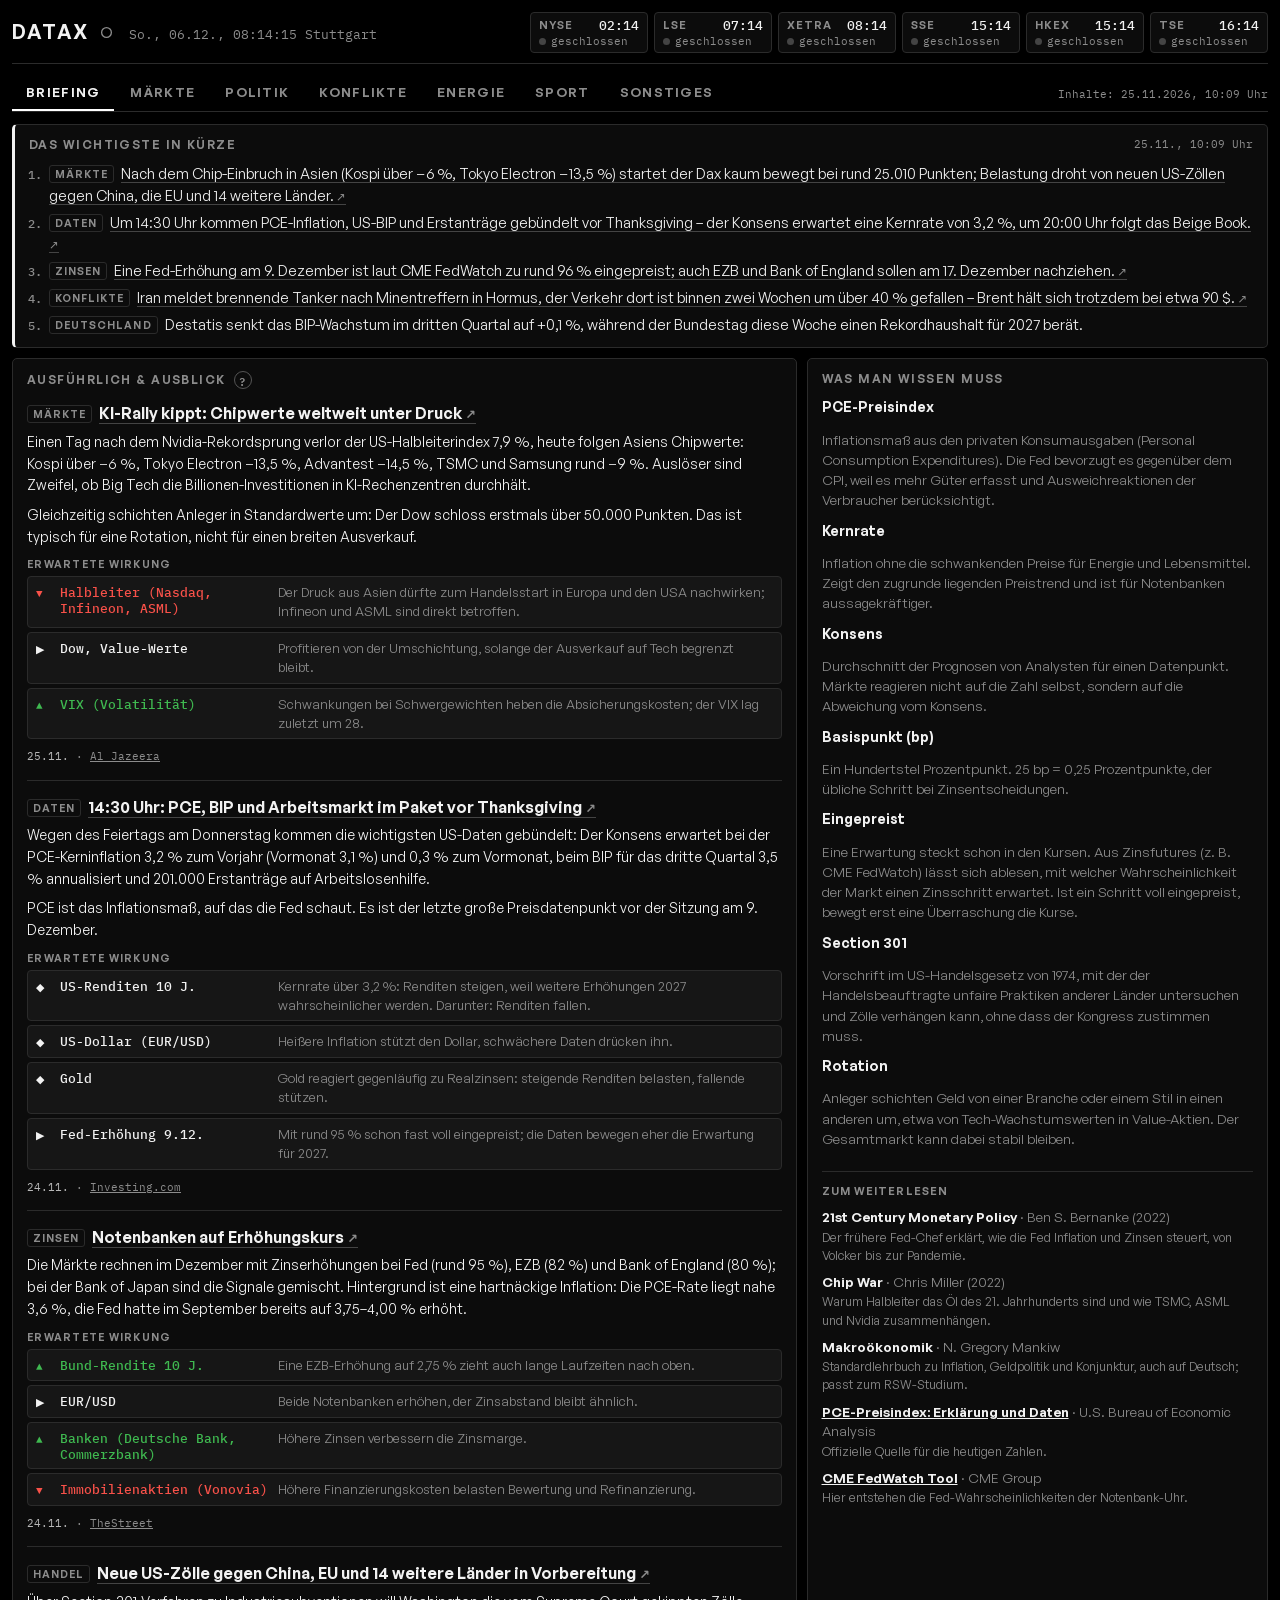
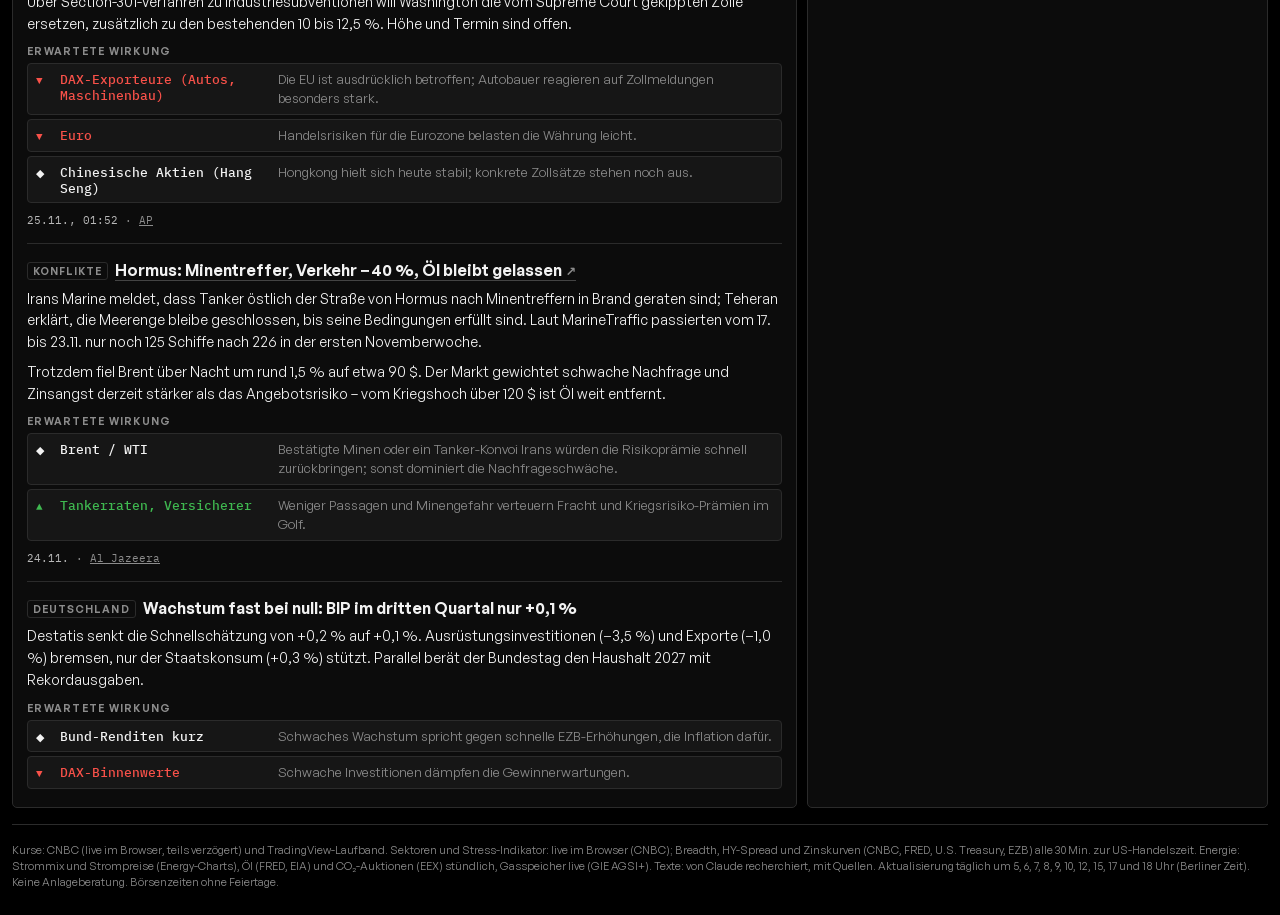
==== commit 9f34a5e6: "Logo lädt neu, Hell/Dunkel-Schalter mit beige-weißem hellem Modus Co-Authored-By: Claude Opus 5.5 <n" ====
--- a/index.html
+++ b/index.html
@@ -18,12 +18,15 @@
 <link rel="stylesheet" href="style.css?v=21">
 <link rel="stylesheet" href="energie.css?v=2">
 <link rel="stylesheet" href="maerkte.css?v=1">
-<link rel="stylesheet" href="mobile.css?v=1">
+<link rel="stylesheet" href="mobile.css?v=2">
+<link rel="stylesheet" href="theme.css?v=1">
+<script src="theme.js?v=1"></script>
 </head>
 <body>
 <header class="top">
   <div class="brand">
-    <h1>DataX</h1>
+    <h1><a href="./" class="logo" id="logo" title="Neu laden">DataX</a></h1>
+    <button type="button" class="theme-btn" id="theme-btn" aria-label="Hellen Modus einschalten"><svg class="sun" viewBox="0 0 16 16" aria-hidden="true"><circle cx="8" cy="8" r="6"/></svg><svg class="moon" viewBox="0 0 16 16" aria-hidden="true"><path d="M13.5 10.2A6 6 0 0 1 5.8 2.5a6 6 0 1 0 7.7 7.7z"/></svg></button>
     <span class="now" id="now">–</span>
   </div>
   <div class="clocks" id="clocks" aria-label="Weltbörsen"></div>
@@ -355,7 +358,7 @@
   <p class="src" id="mehr-stand"></p>
 </dialog>
 
-<script src="app.js?v=21"></script>
+<script src="app.js?v=22"></script>
 <script src="energie.js?v=1"></script>
 <script src="maerkte.js?v=1"></script>
 <script src="mobile.js?v=1"></script>
--- a/mobile.css
+++ b/mobile.css
@@ -8,7 +8,8 @@
 
   /* Kopf: Uhren als 3×2-Raster statt sechs großer Kästen */
   .top{padding:10px 0 8px;gap:8px}
-  .brand{width:100%;justify-content:space-between;gap:8px}
+  .brand{width:100%;gap:8px}
+  .brand .now{margin-left:auto}
   h1{font-size:18px}
   .now{font-size:12px}
   .clocks{display:grid;grid-template-columns:repeat(3,minmax(0,1fr));gap:4px;width:100%}
--- a/theme.css
+++ b/theme.css
@@ -0,0 +1,64 @@
+/* Logo + Schalter (beide Modi) */
+.brand h1 a.logo{color:inherit;text-decoration:none;cursor:pointer;-webkit-tap-highlight-color:transparent}
+.brand h1 a.logo:hover{opacity:.75}
+.theme-btn{position:relative;align-self:center;display:inline-flex;align-items:center;justify-content:center;width:18px;height:18px;margin-left:-6px;padding:0;border:0;background:none;color:var(--muted);cursor:pointer;-webkit-tap-highlight-color:transparent}
+.theme-btn::after{content:"";position:absolute;inset:-11px}
+.theme-btn:hover{color:var(--fg)}
+.theme-btn svg{width:13px;height:13px;fill:none;stroke:currentColor;stroke-width:1.6;stroke-linecap:round;stroke-linejoin:round}
+.theme-btn .moon{display:none}
+[data-theme="light"] .theme-btn .sun{display:none}
+[data-theme="light"] .theme-btn .moon{display:block}
+
+/* ---------- Heller Modus: beige-weiß ---------- */
+:root[data-theme="light"]{
+  --bg:#f4efe6; --panel:#fbf8f2; --panel2:#ebe4d6; --line:#ddd4c3; --fg:#1d1b17; --muted:#6d665a;
+  --accent:#1d1b17; --open:#1d1b17; --closed:#bdb4a3; --down:#1d1b17; --up:#1d1b17;
+  --gain:#1a7f37; --loss:#c8312b; --warn:#b7791f;
+  color-scheme:light;
+}
+[data-theme="light"] .clock.open .dot{box-shadow:0 0 0 2px var(--bg),0 0 0 3px var(--open)}
+[data-theme="light"] .clock.open{border-color:#a99f8c}
+[data-theme="light"] .map path,[data-theme="light"] .wmap path{stroke:var(--bg)}
+[data-theme="light"] .map path.gf{stroke:#1d1b17}
+[data-theme="light"] dialog.mehr::backdrop{background:rgba(60,50,35,.45)}
+[data-theme="light"] .info{border-color:#a99f8c}
+[data-theme="light"] .tip{background:#fffdf8;border-color:#cfc5b2;box-shadow:0 8px 24px rgba(60,50,35,.18)}
+[data-theme="light"] .heat .t{border-color:#e6dece}
+[data-theme="light"] .heat .t.spx{background:#ebe4d6;border-color:#cfc5b2}
+[data-theme="light"] .badge{color:#fff}
+[data-theme="light"] .gauge .mk{box-shadow:0 0 0 2px var(--bg)}
+[data-theme="light"] .nb-bar{background:#e6dece}
+[data-theme="light"] .nb-bar i{background:#a99f8c}
+[data-theme="light"] .wk tr.wk-day td{border-bottom-color:#cfc5b2}
+[data-theme="light"] a.br-link{border-bottom-color:#bdb4a3}
+[data-theme="light"] .m-jump a:hover{border-color:#a99f8c}
+[data-theme="light"] .stt-t{background:#e6dece}
+[data-theme="light"] .b-d{background:#8a8273}
+[data-theme="light"] .qc.up,[data-theme="light"] .wq-c.up{background:rgba(26,127,55,.12)}
+[data-theme="light"] .qc.dn,[data-theme="light"] .wq-c.dn{background:rgba(200,49,43,.11)}
+[data-theme="light"] .e-up{color:var(--gain)}
+[data-theme="light"] .e-dn{color:var(--loss)}
+[data-theme="light"] .e-kurs.ok{color:var(--gain);border-color:rgba(26,127,55,.5)}
+[data-theme="light"] .e-kurs.knapp{color:#9a6a00;border-color:rgba(154,106,0,.5)}
+[data-theme="light"] .e-kurs.nein{color:var(--loss);border-color:rgba(200,49,43,.5)}
+[data-theme="light"] .lvl-hoch{color:#b8322c;border-color:#b8322c}
+[data-theme="light"] .lvl-erhöht{color:#9a5a24;border-color:#9a5a24}
+[data-theme="light"] .tabs{background:none}
+@media (max-width:720px){[data-theme="light"] .tabs{background:rgba(244,239,230,.9)}}
+
+/* Grafiken, die per JS feste Dunkel-Farben bekommen (CSS schlägt SVG-Attribute) */
+[data-theme="light"] svg [fill="#3a3a3a"]{fill:#cfc5b2}
+[data-theme="light"] svg [fill="#f2f2f2"]{fill:#1d1b17}
+[data-theme="light"] svg [fill="#2a2a2a"],[data-theme="light"] svg [fill="#232323"]{fill:#e3dbcb}
+[data-theme="light"] svg [fill="#b4b4b4"]{fill:#8a8273}
+[data-theme="light"] svg [stroke="#222"]{stroke:#e6dece}
+[data-theme="light"] svg [stroke="#555"]{stroke:#a99f8c}
+[data-theme="light"] svg [stroke="#3a3a3a"]{stroke:#cfc5b2}
+[data-theme="light"] svg [stroke="#d0d0d0"],[data-theme="light"] svg [stroke="#f2f2f2"]{stroke:#3d3830}
+[data-theme="light"] svg [stroke="#9a9a9a"]{stroke:#8a8273}
+[data-theme="light"] svg [stroke="#5fd08a"]{stroke:#1f9a50}
+[data-theme="light"] svg [fill="#5fd08a"]{fill:#1f9a50}
+[data-theme="light"] svg [stroke="#3fb950"],[data-theme="light"] svg [stroke="rgb(63,185,80)"]{stroke:#1a7f37}
+[data-theme="light"] svg [stroke="#f85149"],[data-theme="light"] svg [stroke="rgb(248,81,73)"]{stroke:#c8312b}
+[data-theme="light"] svg [fill="#3fb950"],[data-theme="light"] svg [fill="rgb(63,185,80)"]{fill:#1a7f37}
+[data-theme="light"] svg [fill="#f85149"],[data-theme="light"] svg [fill="rgb(248,81,73)"]{fill:#c8312b}
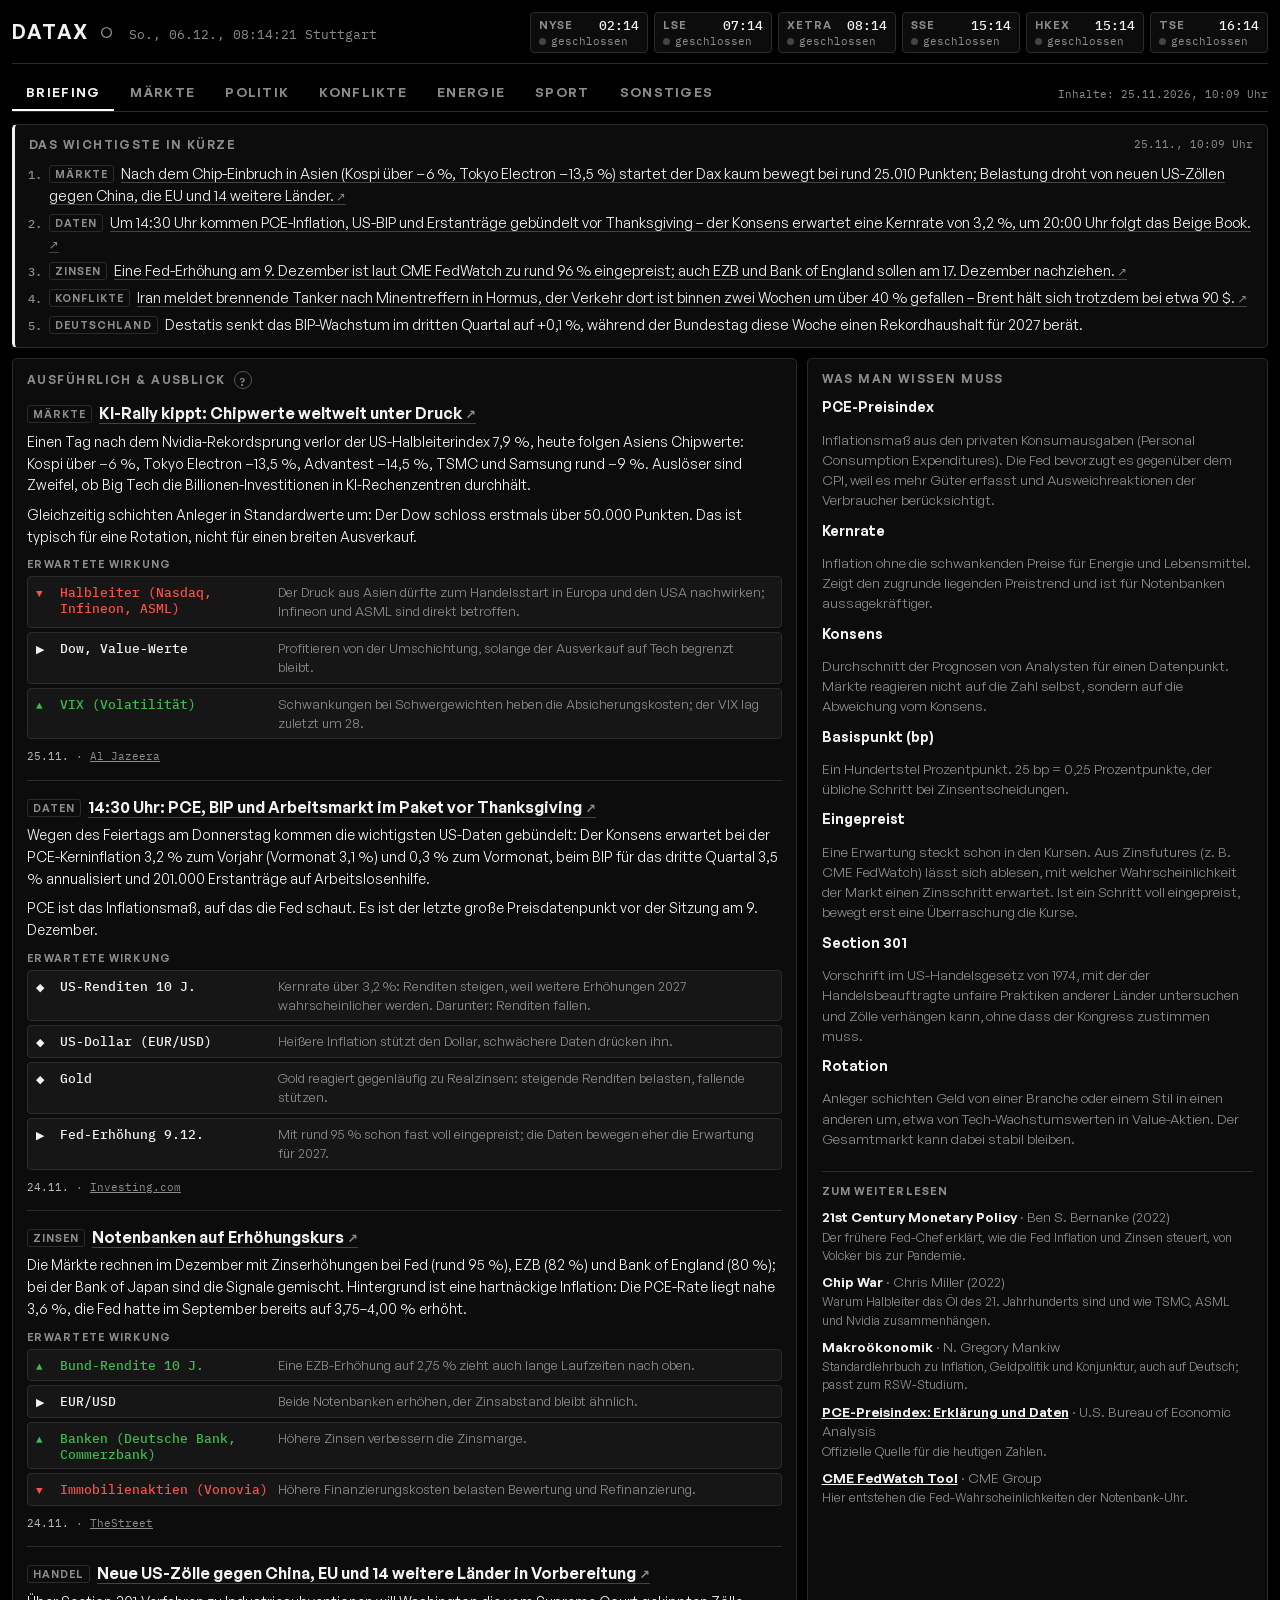
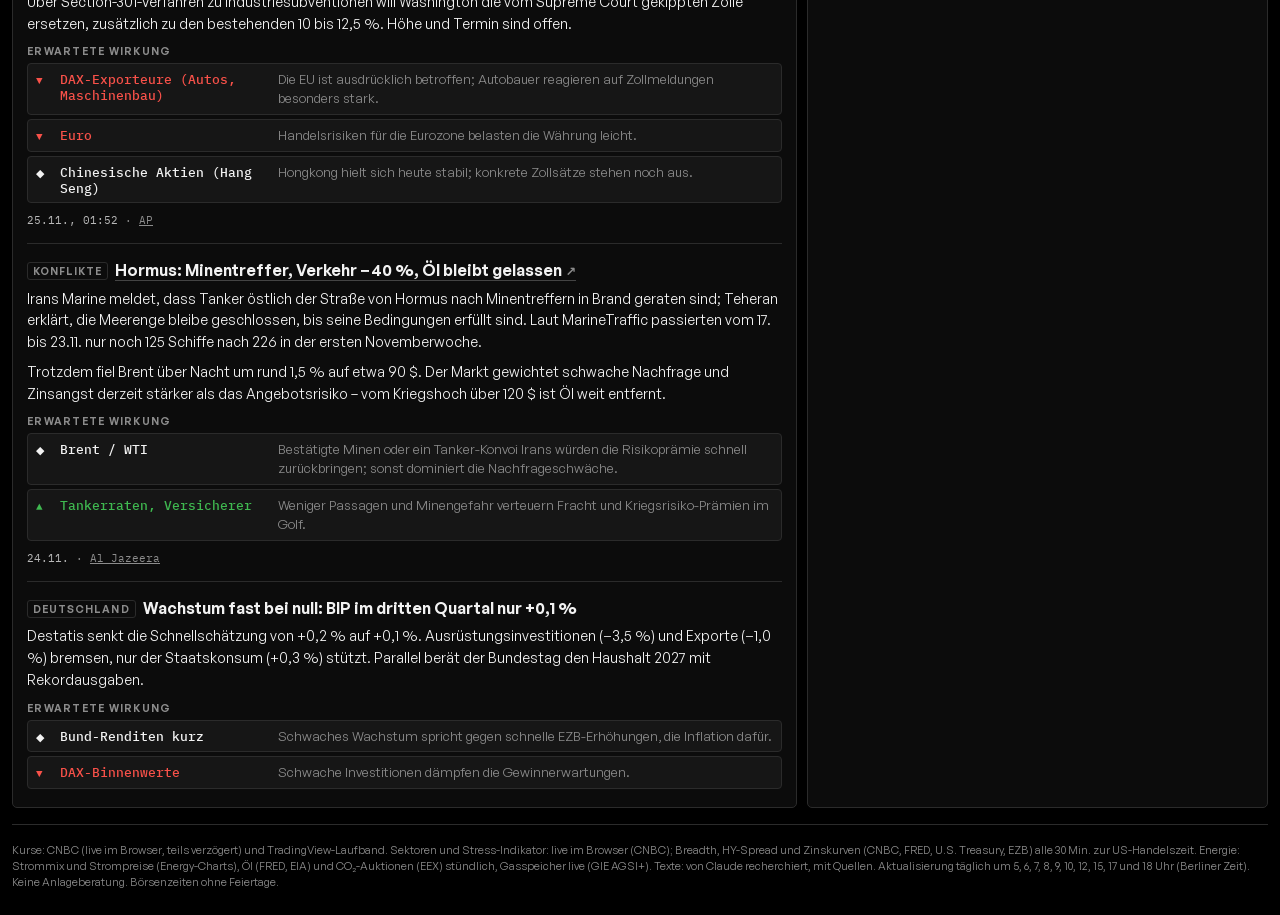
==== commit 88d0b608: "Gerichte & Gesetzgebung: Umschalter Deutschland/EU/USA, Auftrag in AKTUALISIERUNG.md Co-Authored-By:" ====
--- a/index.html
+++ b/index.html
@@ -163,6 +163,7 @@
       </article>
       <article class="card span3">
         <h2 data-mehr="recht">Gerichte &amp; Gesetzgebung</h2>
+        <div class="ktabs" role="tablist" id="p-recht-tabs"><button type="button" role="tab" aria-selected="true" data-k="de">Deutschland</button><button type="button" role="tab" aria-selected="false" data-k="eu">EU</button><button type="button" role="tab" aria-selected="false" data-k="usa">USA</button></div>
         <ol class="news" id="p-recht"></ol>
       </article>
     </div>
@@ -358,7 +359,7 @@
   <p class="src" id="mehr-stand"></p>
 </dialog>
 
-<script src="app.js?v=22"></script>
+<script src="app.js?v=23"></script>
 <script src="energie.js?v=1"></script>
 <script src="maerkte.js?v=1"></script>
 <script src="mobile.js?v=1"></script>
